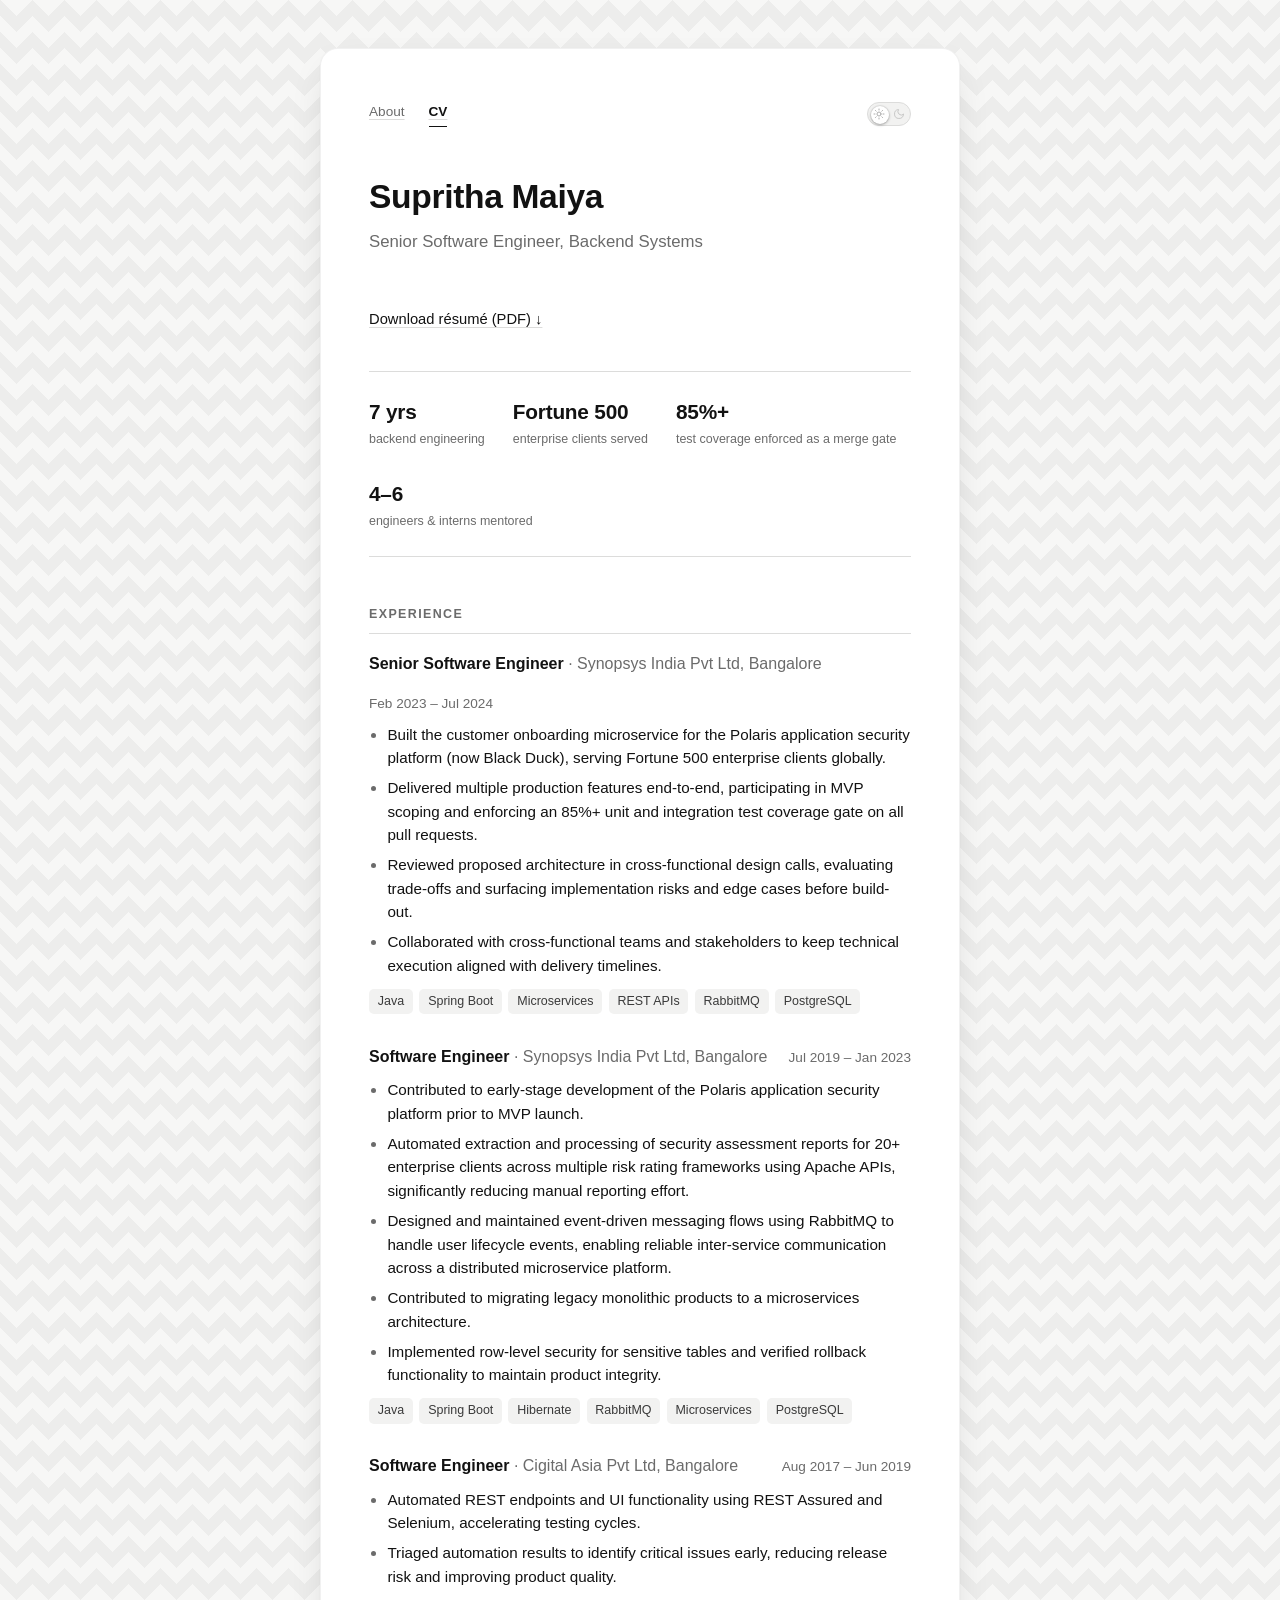
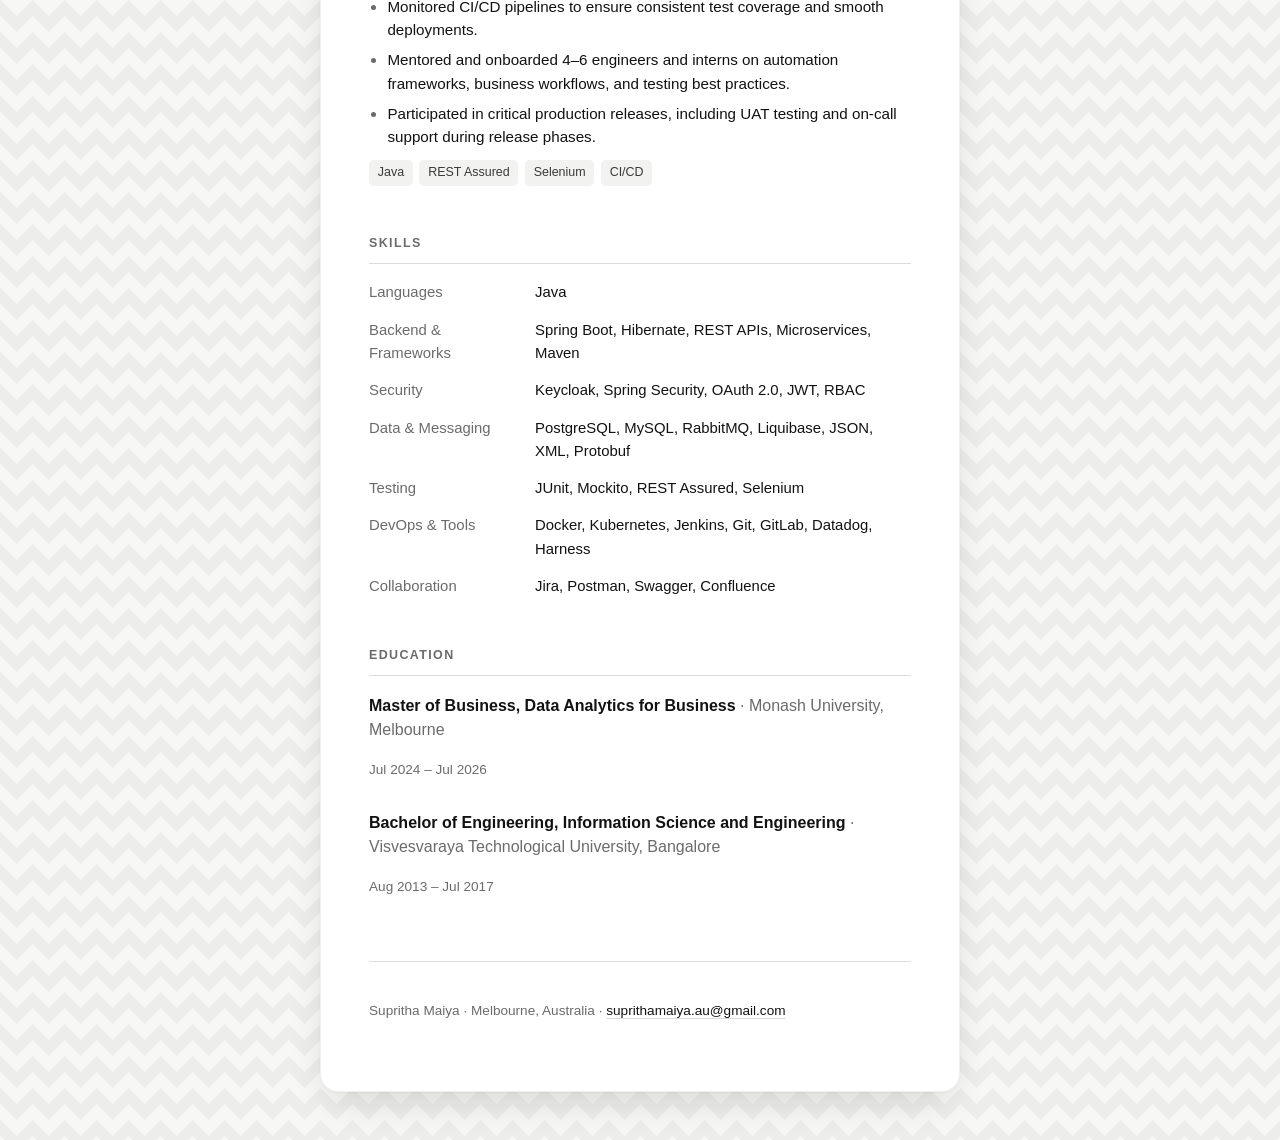
==== cv.html @ ccd61698 "Add files via upload" ====
<!doctype html>
<html lang="en">
<head>
<meta charset="utf-8">
<meta name="viewport" content="width=device-width, initial-scale=1, viewport-fit=cover">
<title>Supritha Maiya · CV</title>
<meta name="description" content="Supritha Maiya's CV: experience, skills, and education.">
<meta name="theme-color" content="#ededec">
<script>
(function(){
  try{
    var t = localStorage.getItem('theme-preference');
    if(t === 'light' || t === 'dark'){ document.documentElement.setAttribute('data-theme', t); }
  }catch(e){}
})();
</script>
<link rel="stylesheet" href="style.css">
</head>
<body>
<main>

  <nav class="tabs">
    <div class="tabs-links">
      <a href="./index.html">About</a>
      <a href="./cv.html" class="current">CV</a>
    </div>
    <button id="theme-toggle" class="theme-toggle" aria-label="Toggle color theme" aria-pressed="false">
      <span class="theme-toggle__track">
        <svg class="theme-toggle__icon theme-toggle__icon--sun" viewBox="0 0 24 24" fill="none" stroke="currentColor" stroke-width="2" stroke-linecap="round" stroke-linejoin="round" aria-hidden="true"><circle cx="12" cy="12" r="4"/><path d="M12 2v2M12 20v2M4.93 4.93l1.41 1.41M17.66 17.66l1.41 1.41M2 12h2M20 12h2M4.93 19.07l1.41-1.41M17.66 6.34l1.41-1.41"/></svg>
        <svg class="theme-toggle__icon theme-toggle__icon--moon" viewBox="0 0 24 24" fill="none" stroke="currentColor" stroke-width="2" stroke-linecap="round" stroke-linejoin="round" aria-hidden="true"><path d="M21 12.79A9 9 0 1 1 11.21 3 7 7 0 0 0 21 12.79Z"/></svg>
        <span class="theme-toggle__knob"></span>
      </span>
    </button>
  </nav>

  <header class="hero">
    <h1>Supritha Maiya</h1>
    <p class="role">Senior Software Engineer, Backend Systems</p>
  </header>

  <a class="cv-link" href="./resume.pdf" target="_blank" rel="noopener">Download résumé (PDF) ↓</a>

  <div class="highlights">
    <div><span class="num">7 yrs</span><span class="label">backend engineering</span></div>
    <div><span class="num">Fortune 500</span><span class="label">enterprise clients served</span></div>
    <div><span class="num">85%+</span><span class="label">test coverage enforced as a merge gate</span></div>
    <div><span class="num">4–6</span><span class="label">engineers &amp; interns mentored</span></div>
  </div>

  <section id="experience">
    <h2>Experience</h2>

    <div class="entry">
      <div class="entry-head">
        <div class="entry-title">Senior Software Engineer <span class="entry-org">· Synopsys India Pvt Ltd, Bangalore</span></div>
        <div class="entry-date">Feb 2023 – Jul 2024</div>
      </div>
      <ul>
        <li>Built the customer onboarding microservice for the Polaris application security platform (now Black Duck), serving Fortune 500 enterprise clients globally.</li>
        <li>Delivered multiple production features end-to-end, participating in MVP scoping and enforcing an 85%+ unit and integration test coverage gate on all pull requests.</li>
        <li>Reviewed proposed architecture in cross-functional design calls, evaluating trade-offs and surfacing implementation risks and edge cases before build-out.</li>
        <li>Collaborated with cross-functional teams and stakeholders to keep technical execution aligned with delivery timelines.</li>
      </ul>
      <div class="stack">
        <span>Java</span><span>Spring Boot</span><span>Microservices</span><span>REST APIs</span><span>RabbitMQ</span><span>PostgreSQL</span>
      </div>
    </div>

    <div class="entry">
      <div class="entry-head">
        <div class="entry-title">Software Engineer <span class="entry-org">· Synopsys India Pvt Ltd, Bangalore</span></div>
        <div class="entry-date">Jul 2019 – Jan 2023</div>
      </div>
      <ul>
        <li>Contributed to early-stage development of the Polaris application security platform prior to MVP launch.</li>
        <li>Automated extraction and processing of security assessment reports for 20+ enterprise clients across multiple risk rating frameworks using Apache APIs, significantly reducing manual reporting effort.</li>
        <li>Designed and maintained event-driven messaging flows using RabbitMQ to handle user lifecycle events, enabling reliable inter-service communication across a distributed microservice platform.</li>
        <li>Contributed to migrating legacy monolithic products to a microservices architecture.</li>
        <li>Implemented row-level security for sensitive tables and verified rollback functionality to maintain product integrity.</li>
      </ul>
      <div class="stack">
        <span>Java</span><span>Spring Boot</span><span>Hibernate</span><span>RabbitMQ</span><span>Microservices</span><span>PostgreSQL</span>
      </div>
    </div>

    <div class="entry">
      <div class="entry-head">
        <div class="entry-title">Software Engineer <span class="entry-org">· Cigital Asia Pvt Ltd, Bangalore</span></div>
        <div class="entry-date">Aug 2017 – Jun 2019</div>
      </div>
      <ul>
        <li>Automated REST endpoints and UI functionality using REST Assured and Selenium, accelerating testing cycles.</li>
        <li>Triaged automation results to identify critical issues early, reducing release risk and improving product quality.</li>
        <li>Monitored CI/CD pipelines to ensure consistent test coverage and smooth deployments.</li>
        <li>Mentored and onboarded 4–6 engineers and interns on automation frameworks, business workflows, and testing best practices.</li>
        <li>Participated in critical production releases, including UAT testing and on-call support during release phases.</li>
      </ul>
      <div class="stack">
        <span>Java</span><span>REST Assured</span><span>Selenium</span><span>CI/CD</span>
      </div>
    </div>
  </section>

  <section id="skills">
    <h2>Skills</h2>
    <dl class="skills-grid">
      <div class="skill-row">
        <dt>Languages</dt>
        <dd>Java</dd>
      </div>
      <div class="skill-row">
        <dt>Backend &amp; Frameworks</dt>
        <dd>Spring Boot, Hibernate, REST APIs, Microservices, Maven</dd>
      </div>
      <div class="skill-row">
        <dt>Security</dt>
        <dd>Keycloak, Spring Security, OAuth 2.0, JWT, RBAC</dd>
      </div>
      <div class="skill-row">
        <dt>Data &amp; Messaging</dt>
        <dd>PostgreSQL, MySQL, RabbitMQ, Liquibase, JSON, XML, Protobuf</dd>
      </div>
      <div class="skill-row">
        <dt>Testing</dt>
        <dd>JUnit, Mockito, REST Assured, Selenium</dd>
      </div>
      <div class="skill-row">
        <dt>DevOps &amp; Tools</dt>
        <dd>Docker, Kubernetes, Jenkins, Git, GitLab, Datadog, Harness</dd>
      </div>
      <div class="skill-row">
        <dt>Collaboration</dt>
        <dd>Jira, Postman, Swagger, Confluence</dd>
      </div>
    </dl>
  </section>

  <section id="education">
    <h2>Education</h2>

    <div class="entry">
      <div class="entry-head">
        <div class="entry-title">Master of Business, Data Analytics for Business <span class="entry-org">· Monash University, Melbourne</span></div>
        <div class="entry-date">Jul 2024 – Jul 2026</div>
      </div>
    </div>

    <div class="entry">
      <div class="entry-head">
        <div class="entry-title">Bachelor of Engineering, Information Science and Engineering <span class="entry-org">· Visvesvaraya Technological University, Bangalore</span></div>
        <div class="entry-date">Aug 2013 – Jul 2017</div>
      </div>
    </div>
  </section>

  <footer>
    <p>Supritha Maiya · Melbourne, Australia · <a href="mailto:suprithamaiya.au@gmail.com">suprithamaiya.au@gmail.com</a></p>
  </footer>

</main>
<script>
document.addEventListener('DOMContentLoaded', function () {
  var root = document.documentElement;
  var btn = document.getElementById('theme-toggle');
  if (!btn) return;

  function isDark() {
    var attr = root.getAttribute('data-theme');
    if (attr) return attr === 'dark';
    return window.matchMedia && window.matchMedia('(prefers-color-scheme: dark)').matches;
  }

  function sync() {
    btn.setAttribute('aria-pressed', String(isDark()));
  }

  sync();

  btn.addEventListener('click', function () {
    var next = isDark() ? 'light' : 'dark';
    root.setAttribute('data-theme', next);
    try { localStorage.setItem('theme-preference', next); } catch (e) {}
    sync();
  });
});
</script>
</body>
</html>
---- style.css ----
:root{
  --bg: #ededec;
  --weave: rgba(255,255,255,0.55);
  --surface: #ffffff;
  --shadow: 0 1px 2px rgba(20,20,18,0.04), 0 16px 40px -12px rgba(20,20,18,0.16);
  --card-line: rgba(20,20,18,0.06);
  --fg: #121212;
  --muted: #6b6b6b;
  --line: #dcdcdb;
  --accent: #121212;
  --tag-bg: #f2f2f1;
  --tag-fg: #3a3a3a;
  --max: 640px;
}
@media (prefers-color-scheme: dark){
  :root:not([data-theme="light"]){
    --bg: #0e0e0e;
    --weave: rgba(255,255,255,0.035);
    --surface: #171717;
    --shadow: 0 1px 2px rgba(0,0,0,0.3), 0 16px 40px -12px rgba(0,0,0,0.55);
    --card-line: rgba(255,255,255,0.06);
    --fg: #f2f2f2;
    --muted: #9a9a9a;
    --line: #2a2a2a;
    --accent: #f2f2f2;
    --tag-bg: #1f1f1f;
    --tag-fg: #cfcfcf;
  }
}
:root[data-theme="dark"]{
  --bg: #0e0e0e;
  --weave: rgba(255,255,255,0.035);
  --surface: #171717;
  --shadow: 0 1px 2px rgba(0,0,0,0.3), 0 16px 40px -12px rgba(0,0,0,0.55);
  --card-line: rgba(255,255,255,0.06);
  --fg: #f2f2f2;
  --muted: #9a9a9a;
  --line: #2a2a2a;
  --accent: #f2f2f2;
  --tag-bg: #1f1f1f;
  --tag-fg: #cfcfcf;
}
*{ box-sizing: border-box; }
html{ -webkit-text-size-adjust: 100%; }
body{
  margin: 0;
  padding: 3rem 1.25rem;
  background-color: var(--bg);
  background-image:
    linear-gradient(135deg, var(--weave) 25%, transparent 25%),
    linear-gradient(225deg, var(--weave) 25%, transparent 25%),
    linear-gradient(45deg, var(--weave) 25%, transparent 25%),
    linear-gradient(315deg, var(--weave) 25%, transparent 25%);
  background-position: 16px 0, 16px 0, 0 0, 0 0;
  background-size: 32px 32px;
  background-repeat: repeat;
  color: var(--fg);
  font-family: -apple-system, BlinkMacSystemFont, "Segoe UI", Roboto, Helvetica, Arial, sans-serif;
  line-height: 1.55;
  -webkit-font-smoothing: antialiased;
}
main{
  max-width: var(--max);
  margin: 0 auto;
  background: var(--surface);
  border: 1px solid var(--card-line);
  border-radius: 18px;
  box-shadow: var(--shadow);
  padding: 3.25rem 3rem 3.5rem;
}
@media (max-width: 560px){
  main{ padding: 2.25rem 1.5rem 2.75rem; border-radius: 14px; }
}

.tabs{
  display: flex;
  align-items: center;
  justify-content: space-between;
  gap: 1.5rem;
  font-size: 0.85rem;
  margin-bottom: 2.75rem;
}
.tabs-links{ display: flex; gap: 1.5rem; }
.tabs a{ color: var(--muted); padding-bottom: 0.25rem; }
.tabs a.current{
  color: var(--fg);
  font-weight: 600;
  border-bottom: 1px solid var(--fg);
}

.theme-toggle{
  flex: 0 0 auto;
  position: relative;
  width: 44px;
  height: 24px;
  padding: 0;
  border: none;
  background: none;
  cursor: pointer;
  -webkit-tap-highlight-color: transparent;
}
.theme-toggle__track{
  position: absolute;
  inset: 0;
  display: flex;
  align-items: center;
  justify-content: space-between;
  padding: 0 5px;
  background: var(--tag-bg);
  border: 1px solid var(--line);
  border-radius: 999px;
  transition: background 0.25s ease, border-color 0.25s ease;
}
.theme-toggle__icon{
  position: relative;
  z-index: 1;
  width: 12px;
  height: 12px;
  color: var(--muted);
  opacity: 0.55;
  transition: opacity 0.25s ease;
}
.theme-toggle[aria-pressed="true"] .theme-toggle__icon--sun{ opacity: 0.3; }
.theme-toggle[aria-pressed="false"] .theme-toggle__icon--moon{ opacity: 0.3; }
.theme-toggle__knob{
  position: absolute;
  top: 3px;
  left: 3px;
  width: 18px;
  height: 18px;
  border-radius: 50%;
  background: var(--surface);
  box-shadow: 0 1px 3px rgba(0,0,0,0.3), 0 0 0 1px var(--card-line);
  transition: transform 0.3s cubic-bezier(0.22,0.61,0.36,1);
}
.theme-toggle[aria-pressed="true"] .theme-toggle__knob{ transform: translateX(20px); }

header.hero{ margin-bottom: 3.25rem; }
h1{
  font-size: 2.1rem;
  font-weight: 600;
  letter-spacing: -0.01em;
  margin: 0 0 0.35rem;
}
.role{ font-size: 1.05rem; color: var(--muted); margin: 0 0 1.1rem; }
.meta{
  display: flex;
  flex-wrap: wrap;
  gap: 0.35rem 0.9rem;
  font-size: 0.92rem;
  color: var(--muted);
  margin-bottom: 1.1rem;
}
.meta span{ white-space: nowrap; }
.meta-item{ display: inline-flex; align-items: center; gap: 0.35rem; }
.meta-item .icon{ width: 14px; height: 14px; flex: 0 0 auto; }
.links{
  display: flex;
  flex-wrap: wrap;
  gap: 0.35rem 1.1rem;
  font-size: 0.92rem;
  margin-bottom: 1.1rem;
}
a{ color: var(--fg); text-decoration-color: var(--line); text-underline-offset: 3px; }
a:hover{ color: var(--accent); text-decoration-color: var(--accent); }
.pills{ display: flex; flex-wrap: wrap; gap: 0.5rem; }
.pill{
  display: inline-block;
  font-size: 0.82rem;
  color: var(--tag-fg);
  background: var(--tag-bg);
  border: 1px solid var(--line);
  border-radius: 999px;
  padding: 0.3rem 0.75rem;
}

.hero-inner{
  display: flex;
  align-items: flex-start;
  gap: 1.5rem;
}
.hero-text{ flex: 1 1 auto; min-width: 0; }
.portrait{
  flex: 0 0 auto;
  width: 96px;
  height: 96px;
  border-radius: 50%;
  object-fit: cover;
  background: var(--tag-bg);
  box-shadow: 0 0 0 4px var(--bg), 0 0 0 5px var(--card-line), 0 10px 22px -8px rgba(20,20,18,0.35);
}
@media (max-width: 480px){
  .hero-inner{ flex-direction: column-reverse; }
}

.highlights{
  display: flex;
  flex-wrap: wrap;
  gap: 1.75rem;
  margin: 0 0 3rem;
  padding: 1.5rem 0;
  border-top: 1px solid var(--line);
  border-bottom: 1px solid var(--line);
}
.highlights div{ min-width: 110px; }
.highlights .num{
  display: block;
  font-size: 1.3rem;
  font-weight: 600;
  letter-spacing: -0.01em;
}
.highlights .label{
  display: block;
  font-size: 0.78rem;
  color: var(--muted);
  margin-top: 0.15rem;
}

section{ margin-bottom: 3rem; }
h2{
  font-size: 0.78rem;
  font-weight: 700;
  letter-spacing: 0.11em;
  text-transform: uppercase;
  color: var(--muted);
  margin: 0 0 1.1rem;
  padding-bottom: 0.6rem;
  border-bottom: 1px solid var(--line);
}

.entry{ margin-bottom: 1.9rem; }
.entry:last-child{ margin-bottom: 0; }
.entry-head{
  display: flex;
  justify-content: space-between;
  align-items: baseline;
  gap: 1rem;
  flex-wrap: wrap;
  margin-bottom: 0.15rem;
}
.entry-title{ font-weight: 600; font-size: 1rem; }
.entry-org{ color: var(--muted); font-weight: 400; }
.entry-date{
  font-size: 0.85rem;
  color: var(--muted);
  white-space: nowrap;
}
.entry ul{
  margin: 0.55rem 0 0.7rem;
  padding-left: 1.15rem;
}
.entry li{ margin-bottom: 0.4rem; font-size: 0.95rem; }
.entry li::marker{ color: var(--muted); }
.stack{
  display: flex;
  flex-wrap: wrap;
  gap: 0.4rem;
  margin-top: 0.6rem;
}
.stack span{
  font-size: 0.78rem;
  color: var(--tag-fg);
  background: var(--tag-bg);
  border-radius: 5px;
  padding: 0.2rem 0.55rem;
}

.skills-grid{ display: grid; gap: 0.9rem; }
.skill-row{
  display: grid;
  grid-template-columns: 150px 1fr;
  gap: 1rem;
  font-size: 0.93rem;
}
.skill-row dt{ color: var(--muted); font-weight: 500; }
.skill-row dd{ margin: 0; }
@media (max-width: 520px){
  .skill-row{ grid-template-columns: 1fr; gap: 0.2rem; }
}

.cv-link{
  display: inline-flex;
  align-items: center;
  gap: 0.4rem;
  font-size: 0.92rem;
  margin-bottom: 2.5rem;
}

footer{
  margin-top: 4rem;
  padding-top: 1.5rem;
  border-top: 1px solid var(--line);
  font-size: 0.85rem;
  color: var(--muted);
}

@media print{
  body{ padding: 0.5in; background-image: none; background-color: #ffffff; }
  main{ box-shadow: none; border: none; border-radius: 0; padding: 0; }
  a{ color: var(--fg); text-decoration: none; }
  .tabs{ display: none; }
  .theme-toggle{ display: none; }
}
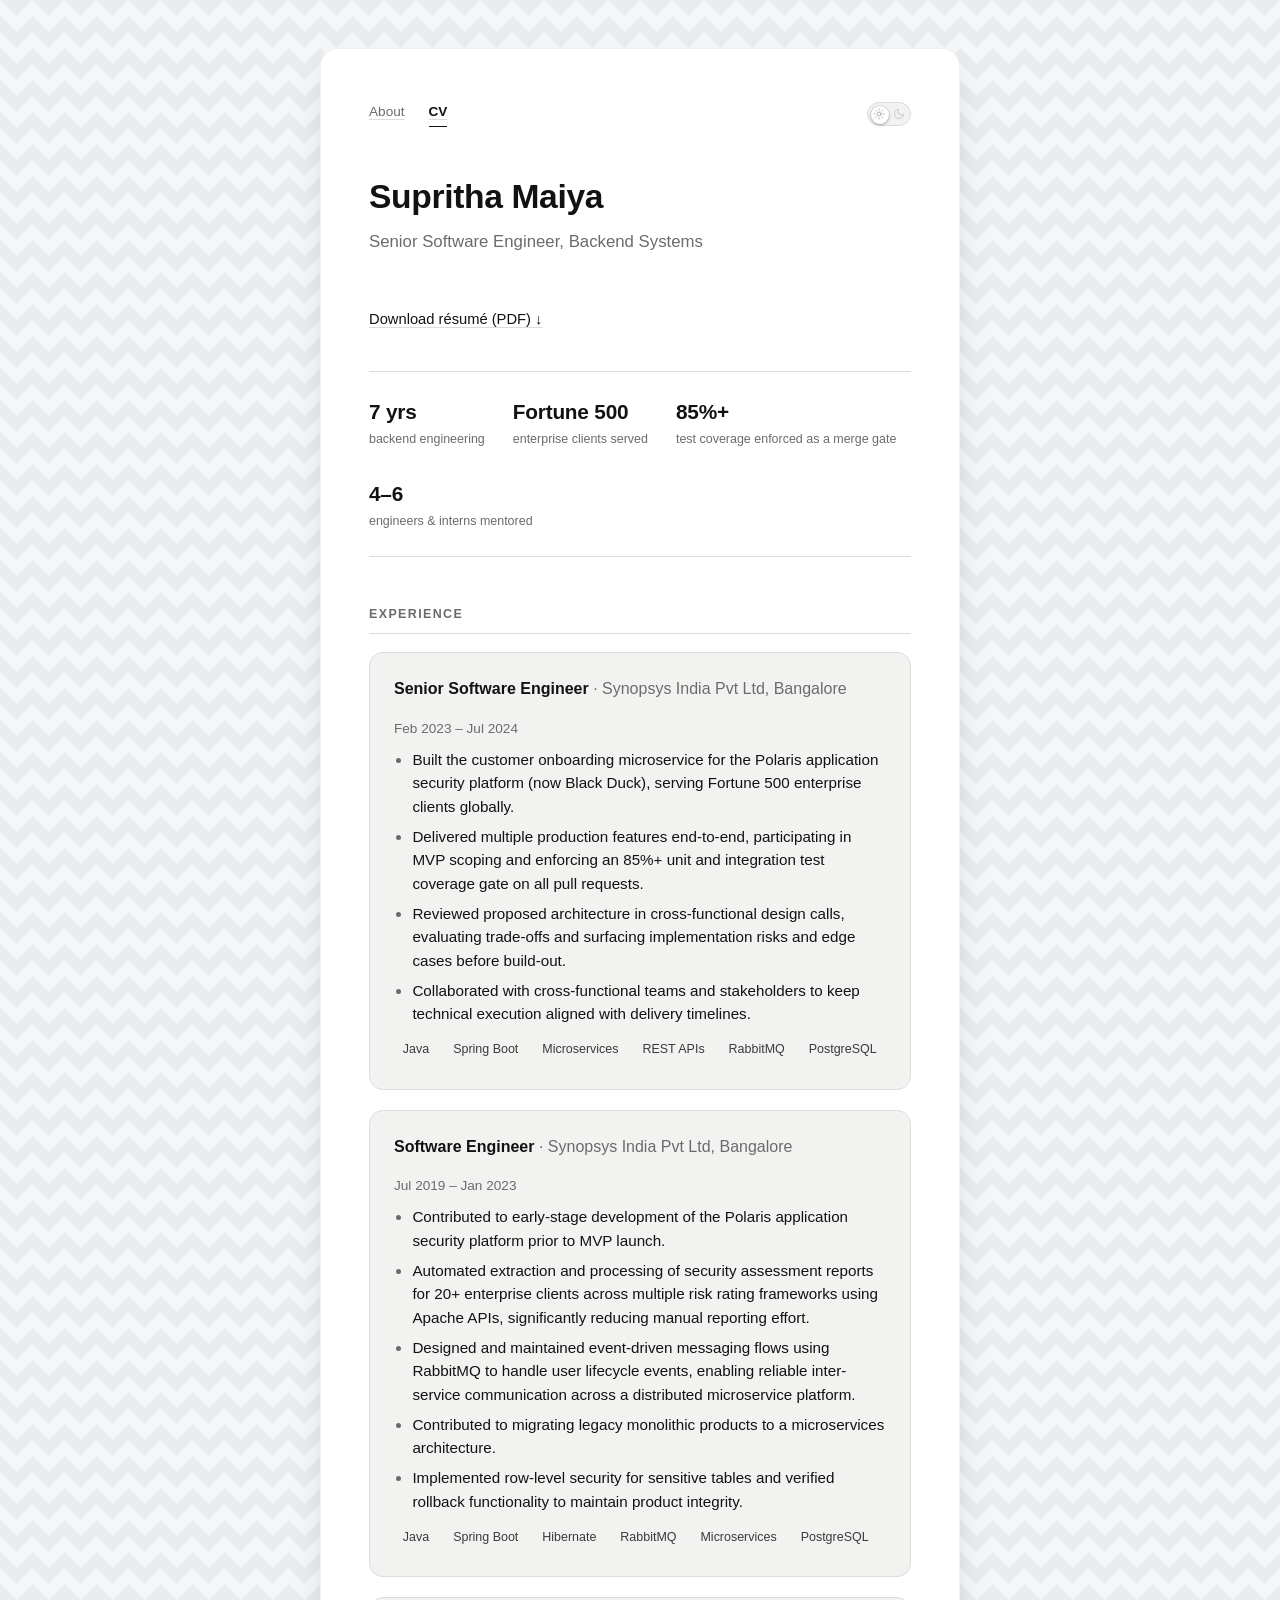
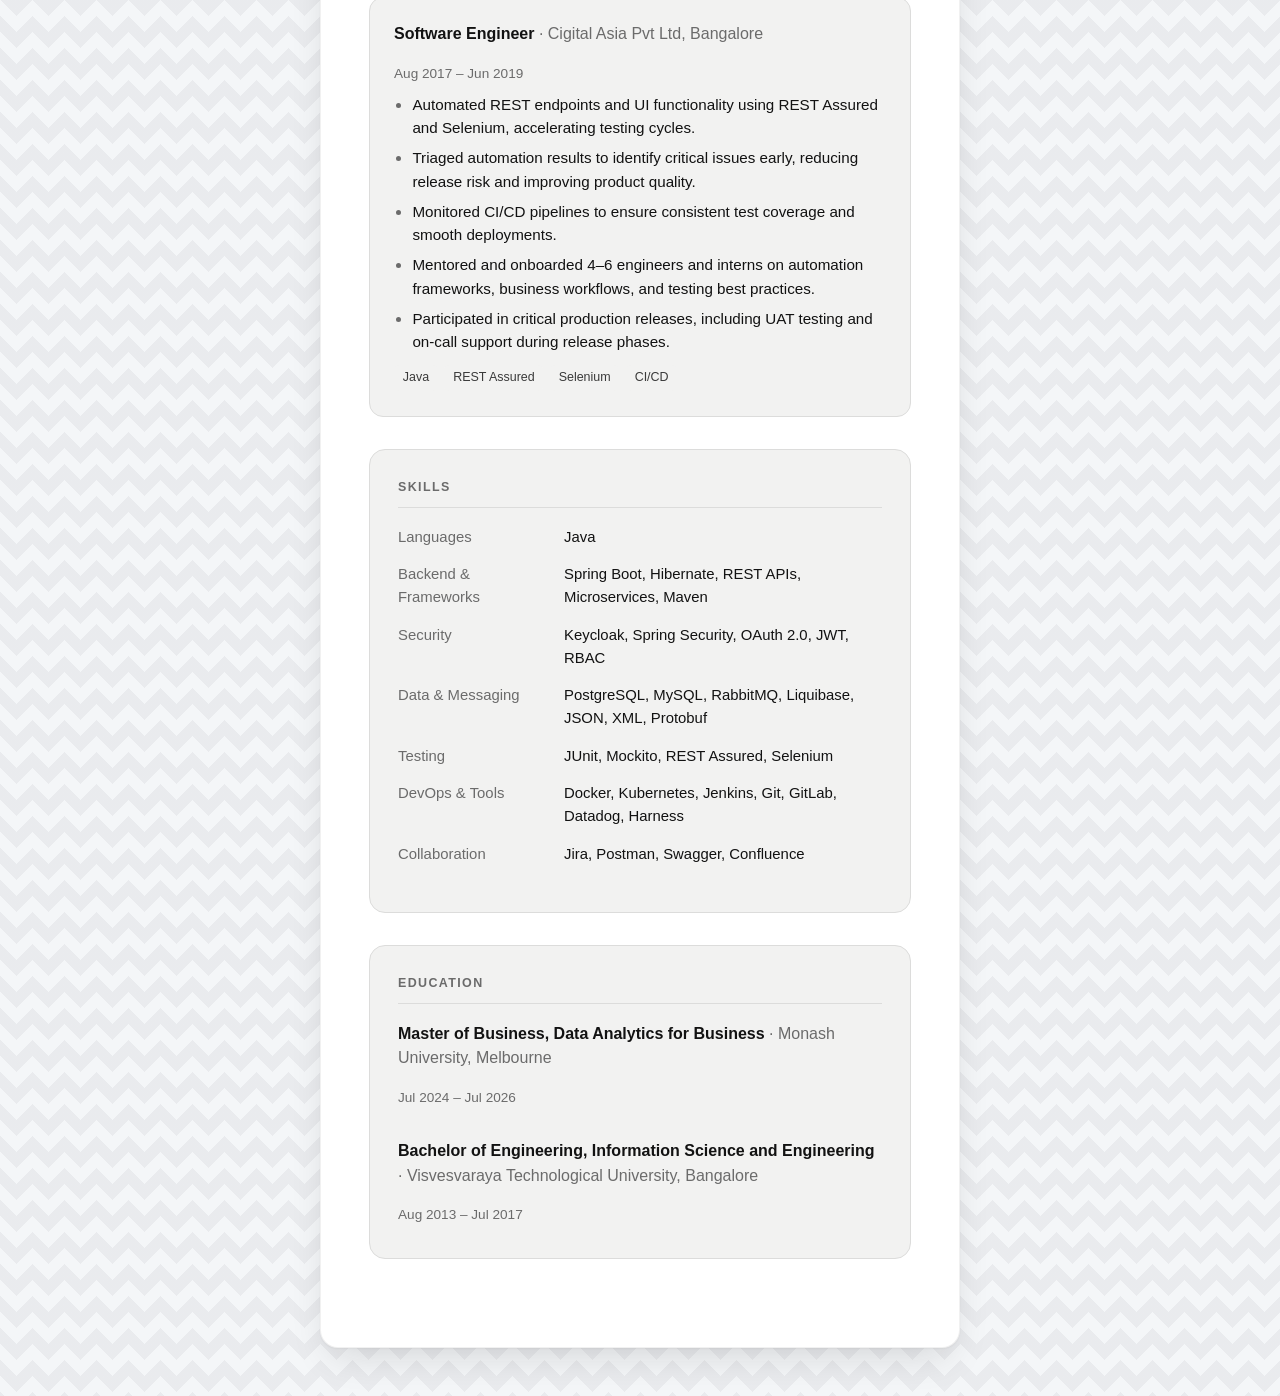
==== commit 35083264: "Add files via upload" ====
--- a/cv.html
+++ b/cv.html
@@ -101,7 +101,7 @@
     </div>
   </section>
 
-  <section id="skills">
+  <section id="skills" class="card-section">
     <h2>Skills</h2>
     <dl class="skills-grid">
       <div class="skill-row">
@@ -135,7 +135,7 @@
     </dl>
   </section>
 
-  <section id="education">
+  <section id="education" class="card-section">
     <h2>Education</h2>
 
     <div class="entry">
@@ -152,10 +152,6 @@
       </div>
     </div>
   </section>
-
-  <footer>
-    <p>Supritha Maiya · Melbourne, Australia · <a href="mailto:suprithamaiya.au@gmail.com">suprithamaiya.au@gmail.com</a></p>
-  </footer>
 
 </main>
 <script>
--- a/style.css
+++ b/style.css
@@ -1,8 +1,9 @@
 :root{
-  --bg: #ededec;
-  --weave: rgba(255,255,255,0.55);
+  --bg: #f4f6f8;
+  --weave: rgba(30,41,59,0.05);
   --surface: #ffffff;
   --shadow: 0 1px 2px rgba(20,20,18,0.04), 0 16px 40px -12px rgba(20,20,18,0.16);
+  --hover-shadow: 0 12px 28px -12px rgba(20,20,18,0.22);
   --card-line: rgba(20,20,18,0.06);
   --fg: #121212;
   --muted: #6b6b6b;
@@ -14,30 +15,32 @@
 }
 @media (prefers-color-scheme: dark){
   :root:not([data-theme="light"]){
-    --bg: #0e0e0e;
-    --weave: rgba(255,255,255,0.035);
-    --surface: #171717;
+    --bg: #0a0e1a;
+    --weave: rgba(96,150,255,0.07);
+    --surface: #12172a;
     --shadow: 0 1px 2px rgba(0,0,0,0.3), 0 16px 40px -12px rgba(0,0,0,0.55);
-    --card-line: rgba(255,255,255,0.06);
+    --hover-shadow: 0 12px 28px -12px rgba(0,0,0,0.5);
+    --card-line: rgba(255,255,255,0.07);
     --fg: #f2f2f2;
-    --muted: #9a9a9a;
-    --line: #2a2a2a;
+    --muted: #9aa3b5;
+    --line: #262d42;
     --accent: #f2f2f2;
-    --tag-bg: #1f1f1f;
+    --tag-bg: #1a2036;
     --tag-fg: #cfcfcf;
   }
 }
 :root[data-theme="dark"]{
-  --bg: #0e0e0e;
-  --weave: rgba(255,255,255,0.035);
-  --surface: #171717;
+  --bg: #0a0e1a;
+  --weave: rgba(96,150,255,0.07);
+  --surface: #12172a;
   --shadow: 0 1px 2px rgba(0,0,0,0.3), 0 16px 40px -12px rgba(0,0,0,0.55);
-  --card-line: rgba(255,255,255,0.06);
+  --hover-shadow: 0 12px 28px -12px rgba(0,0,0,0.5);
+  --card-line: rgba(255,255,255,0.07);
   --fg: #f2f2f2;
-  --muted: #9a9a9a;
-  --line: #2a2a2a;
+  --muted: #9aa3b5;
+  --line: #262d42;
   --accent: #f2f2f2;
-  --tag-bg: #1f1f1f;
+  --tag-bg: #1a2036;
   --tag-fg: #cfcfcf;
 }
 *{ box-sizing: border-box; }
@@ -154,12 +157,31 @@
 .meta span{ white-space: nowrap; }
 .meta-item{ display: inline-flex; align-items: center; gap: 0.35rem; }
 .meta-item .icon{ width: 14px; height: 14px; flex: 0 0 auto; }
-.links{
-  display: flex;
-  flex-wrap: wrap;
-  gap: 0.35rem 1.1rem;
-  font-size: 0.92rem;
+.contact-buttons{
+  display: flex;
+  flex-wrap: wrap;
+  gap: 0.55rem;
   margin-bottom: 1.1rem;
+}
+.contact-btn{
+  display: inline-flex;
+  align-items: center;
+  gap: 0.4rem;
+  font-size: 0.85rem;
+  color: var(--tag-fg);
+  background: var(--tag-bg);
+  border: 1px solid var(--line);
+  border-radius: 999px;
+  padding: 0.4rem 0.85rem 0.4rem 0.7rem;
+  text-decoration: none;
+  transition: border-color 0.2s ease, color 0.2s ease, transform 0.2s ease;
+}
+.contact-btn .icon{ width: 14px; height: 14px; flex: 0 0 auto; }
+.contact-btn:hover{
+  color: var(--fg);
+  border-color: var(--accent);
+  text-decoration: none;
+  transform: translateY(-1px);
 }
 a{ color: var(--fg); text-decoration-color: var(--line); text-underline-offset: 3px; }
 a:hover{ color: var(--accent); text-decoration-color: var(--accent); }
@@ -216,7 +238,7 @@
   margin-top: 0.15rem;
 }
 
-section{ margin-bottom: 3rem; }
+section{ margin-bottom: 2rem; }
 h2{
   font-size: 0.78rem;
   font-weight: 700;
@@ -227,6 +249,35 @@
   padding-bottom: 0.6rem;
   border-bottom: 1px solid var(--line);
 }
+
+.card-section{
+  background: var(--tag-bg);
+  border: 1px solid var(--line);
+  border-radius: 16px;
+  padding: 1.75rem 1.75rem 1.9rem;
+  transition: transform 0.22s ease, box-shadow 0.22s ease, border-color 0.22s ease;
+}
+.card-section:hover{
+  transform: translateY(-3px);
+  box-shadow: var(--hover-shadow);
+  border-color: var(--accent);
+}
+.card-section h2{ border-bottom-color: var(--line); }
+
+#experience .entry{
+  background: var(--tag-bg);
+  border: 1px solid var(--line);
+  border-radius: 14px;
+  padding: 1.5rem 1.5rem 1.6rem;
+  margin-bottom: 1.25rem;
+  transition: transform 0.22s ease, box-shadow 0.22s ease, border-color 0.22s ease;
+}
+#experience .entry:hover{
+  transform: translateY(-3px);
+  box-shadow: var(--hover-shadow);
+  border-color: var(--accent);
+}
+#experience .entry:last-child{ margin-bottom: 0; }
 
 .entry{ margin-bottom: 1.9rem; }
 .entry:last-child{ margin-bottom: 0; }
@@ -286,14 +337,6 @@
   margin-bottom: 2.5rem;
 }
 
-footer{
-  margin-top: 4rem;
-  padding-top: 1.5rem;
-  border-top: 1px solid var(--line);
-  font-size: 0.85rem;
-  color: var(--muted);
-}
-
 @media print{
   body{ padding: 0.5in; background-image: none; background-color: #ffffff; }
   main{ box-shadow: none; border: none; border-radius: 0; padding: 0; }
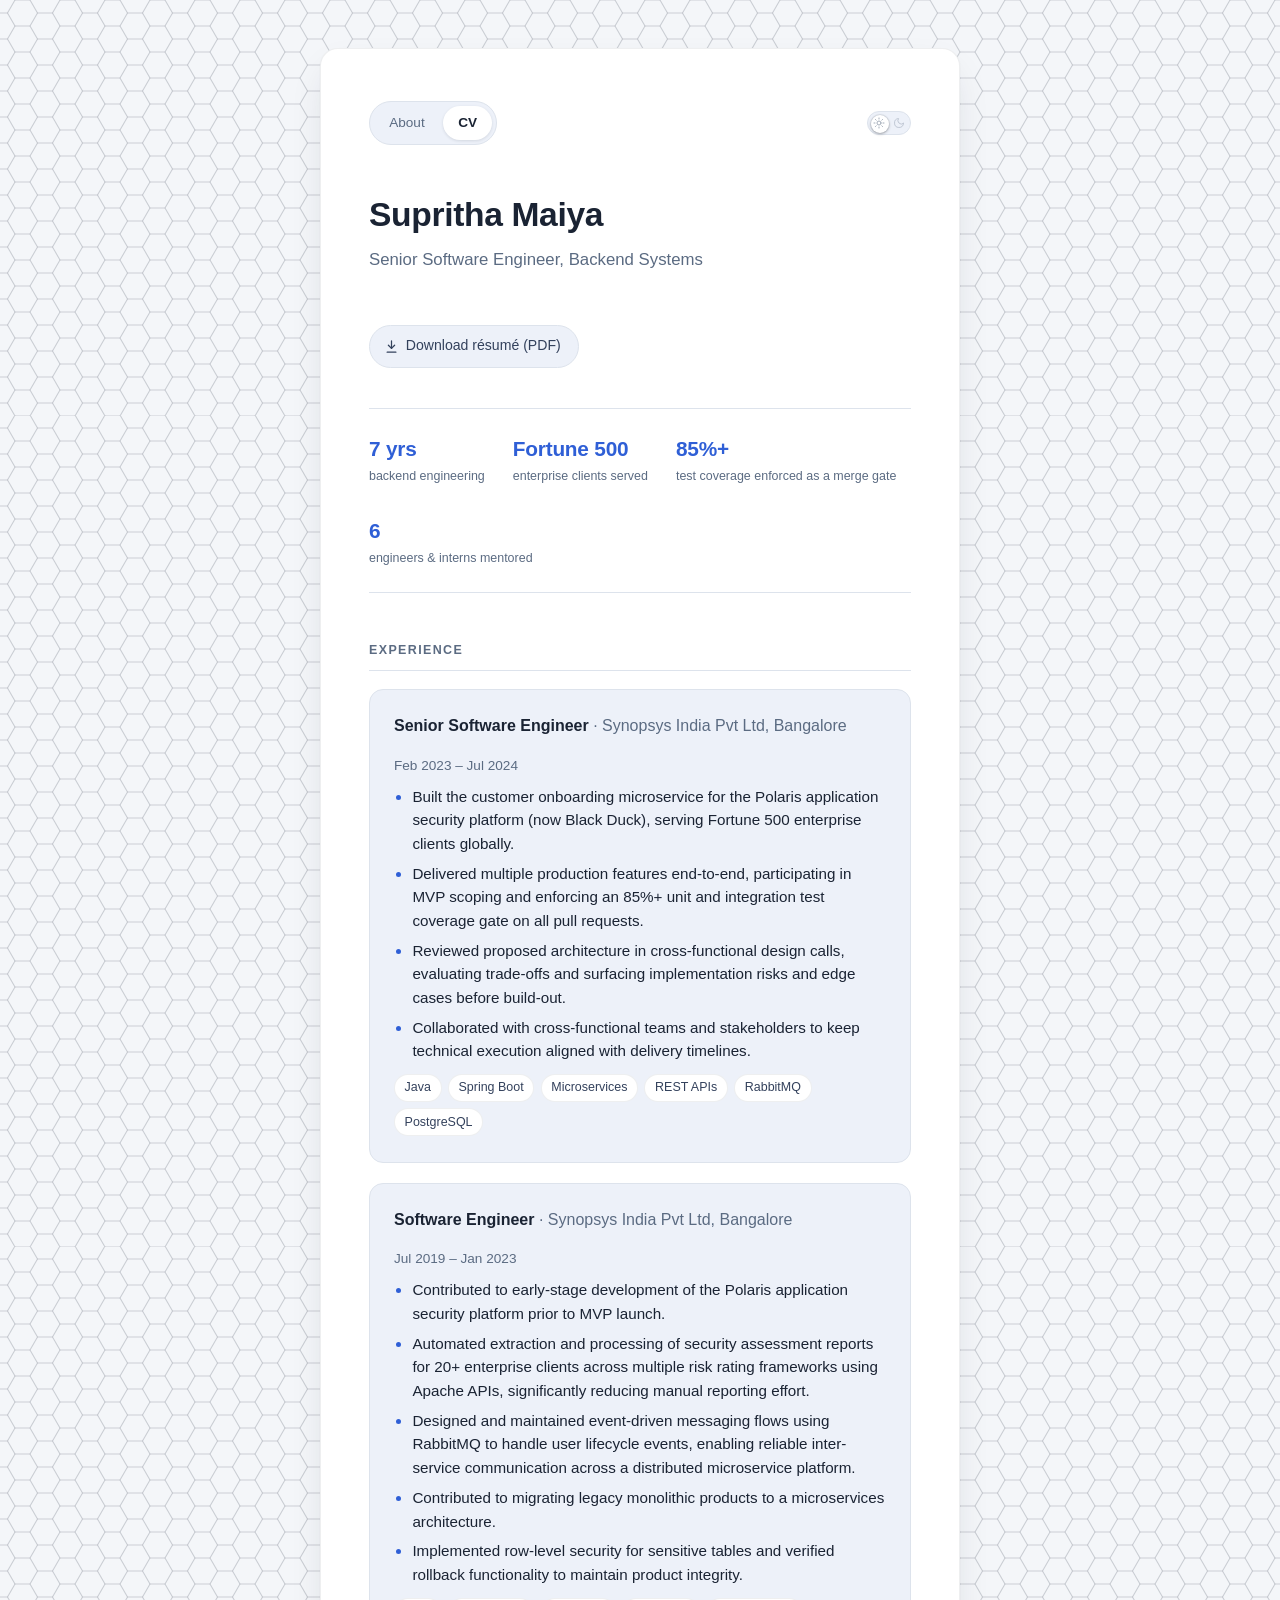
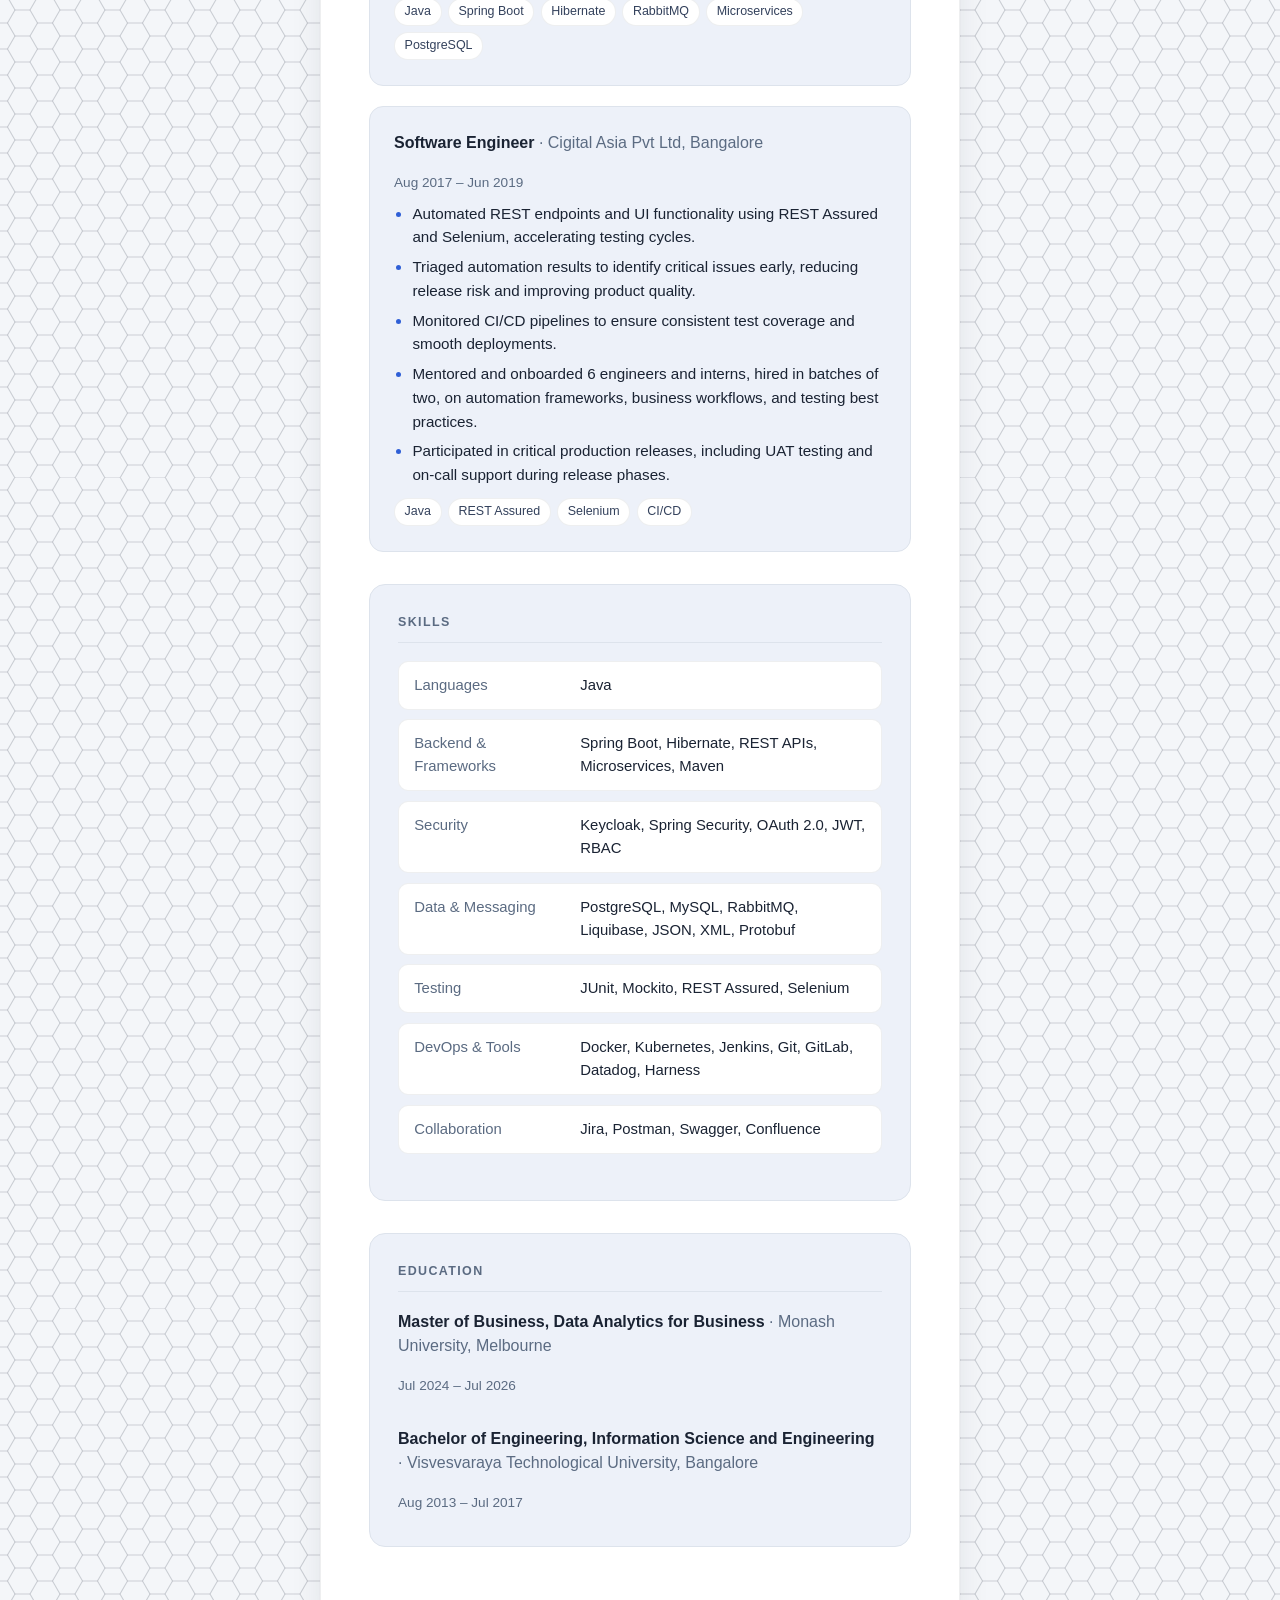
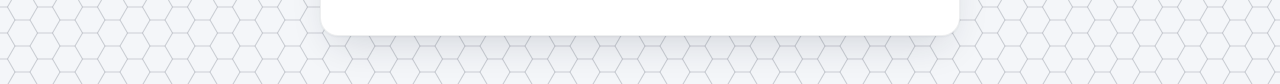
==== commit d5ef2e7f: "Add files via upload" ====
--- a/cv.html
+++ b/cv.html
@@ -5,7 +5,17 @@
 <meta name="viewport" content="width=device-width, initial-scale=1, viewport-fit=cover">
 <title>Supritha Maiya · CV</title>
 <meta name="description" content="Supritha Maiya's CV: experience, skills, and education.">
-<meta name="theme-color" content="#ededec">
+<meta name="theme-color" content="#f4f6f9">
+<link rel="icon" href="data:image/svg+xml,%3Csvg xmlns='http://www.w3.org/2000/svg' viewBox='0 0 32 32'%3E%3Crect width='32' height='32' rx='8' fill='%232f5fd6'/%3E%3Ctext x='16' y='23' font-family='Arial, Helvetica, sans-serif' font-size='18' font-weight='700' fill='%23ffffff' text-anchor='middle'%3ES%3C/text%3E%3C/svg%3E">
+<meta property="og:type" content="website">
+<meta property="og:title" content="Supritha Maiya · CV">
+<meta property="og:description" content="Senior backend engineer's CV: experience, skills, and education. Java, Spring Boot, microservices. Melbourne, Australia.">
+<meta property="og:url" content="https://suprithamaiya.github.io/cv.html">
+<meta property="og:image" content="https://suprithamaiya.github.io/photo.jpg">
+<meta name="twitter:card" content="summary">
+<meta name="twitter:title" content="Supritha Maiya · CV">
+<meta name="twitter:description" content="Senior backend engineer's CV: experience, skills, and education. Java, Spring Boot, microservices. Melbourne, Australia.">
+<meta name="twitter:image" content="https://suprithamaiya.github.io/photo.jpg">
 <script>
 (function(){
   try{
@@ -38,13 +48,13 @@
     <p class="role">Senior Software Engineer, Backend Systems</p>
   </header>
 
-  <a class="cv-link" href="./resume.pdf" target="_blank" rel="noopener">Download résumé (PDF) ↓</a>
+  <a class="cv-link" href="./resume.pdf" target="_blank" rel="noopener"><svg class="icon" viewBox="0 0 24 24" fill="none" stroke="currentColor" stroke-width="2" stroke-linecap="round" stroke-linejoin="round" aria-hidden="true"><path d="M12 3v12"/><path d="m7 10 5 5 5-5"/><path d="M5 21h14"/></svg>Download résumé (PDF)</a>
 
   <div class="highlights">
     <div><span class="num">7 yrs</span><span class="label">backend engineering</span></div>
     <div><span class="num">Fortune 500</span><span class="label">enterprise clients served</span></div>
     <div><span class="num">85%+</span><span class="label">test coverage enforced as a merge gate</span></div>
-    <div><span class="num">4–6</span><span class="label">engineers &amp; interns mentored</span></div>
+    <div><span class="num">6</span><span class="label">engineers &amp; interns mentored</span></div>
   </div>
 
   <section id="experience">
@@ -92,7 +102,7 @@
         <li>Automated REST endpoints and UI functionality using REST Assured and Selenium, accelerating testing cycles.</li>
         <li>Triaged automation results to identify critical issues early, reducing release risk and improving product quality.</li>
         <li>Monitored CI/CD pipelines to ensure consistent test coverage and smooth deployments.</li>
-        <li>Mentored and onboarded 4–6 engineers and interns on automation frameworks, business workflows, and testing best practices.</li>
+        <li>Mentored and onboarded 6 engineers and interns, hired in batches of two, on automation frameworks, business workflows, and testing best practices.</li>
         <li>Participated in critical production releases, including UAT testing and on-call support during release phases.</li>
       </ul>
       <div class="stack">
--- a/style.css
+++ b/style.css
@@ -1,47 +1,47 @@
 :root{
-  --bg: #f4f6f8;
-  --weave: rgba(30,41,59,0.05);
+  --bg: #f4f6f9;
+  --pattern-image: url("[data-uri]");
   --surface: #ffffff;
-  --shadow: 0 1px 2px rgba(20,20,18,0.04), 0 16px 40px -12px rgba(20,20,18,0.16);
-  --hover-shadow: 0 12px 28px -12px rgba(20,20,18,0.22);
-  --card-line: rgba(20,20,18,0.06);
-  --fg: #121212;
-  --muted: #6b6b6b;
-  --line: #dcdcdb;
-  --accent: #121212;
-  --tag-bg: #f2f2f1;
-  --tag-fg: #3a3a3a;
+  --shadow: 0 1px 2px rgba(23,32,50,0.05), 0 16px 40px -12px rgba(23,32,50,0.16);
+  --hover-shadow: 0 12px 28px -12px rgba(23,32,50,0.22);
+  --card-line: rgba(23,32,50,0.07);
+  --fg: #1a2333;
+  --muted: #5b6b82;
+  --line: #dde3ec;
+  --accent: #2f5fd6;
+  --tag-bg: #edf1f9;
+  --tag-fg: #33415c;
   --max: 640px;
 }
 @media (prefers-color-scheme: dark){
   :root:not([data-theme="light"]){
     --bg: #0a0e1a;
-    --weave: rgba(96,150,255,0.07);
-    --surface: #12172a;
+    --pattern-image: url("[data-uri]");
+    --surface: #121a2e;
     --shadow: 0 1px 2px rgba(0,0,0,0.3), 0 16px 40px -12px rgba(0,0,0,0.55);
     --hover-shadow: 0 12px 28px -12px rgba(0,0,0,0.5);
     --card-line: rgba(255,255,255,0.07);
-    --fg: #f2f2f2;
-    --muted: #9aa3b5;
-    --line: #262d42;
-    --accent: #f2f2f2;
-    --tag-bg: #1a2036;
-    --tag-fg: #cfcfcf;
+    --fg: #eef2f8;
+    --muted: #8b96ad;
+    --line: #29314a;
+    --accent: #6d93ff;
+    --tag-bg: #1a2138;
+    --tag-fg: #cbd5e6;
   }
 }
 :root[data-theme="dark"]{
   --bg: #0a0e1a;
-  --weave: rgba(96,150,255,0.07);
-  --surface: #12172a;
+  --pattern-image: url("[data-uri]");
+  --surface: #121a2e;
   --shadow: 0 1px 2px rgba(0,0,0,0.3), 0 16px 40px -12px rgba(0,0,0,0.55);
   --hover-shadow: 0 12px 28px -12px rgba(0,0,0,0.5);
   --card-line: rgba(255,255,255,0.07);
-  --fg: #f2f2f2;
-  --muted: #9aa3b5;
-  --line: #262d42;
-  --accent: #f2f2f2;
-  --tag-bg: #1a2036;
-  --tag-fg: #cfcfcf;
+  --fg: #eef2f8;
+  --muted: #8b96ad;
+  --line: #29314a;
+  --accent: #6d93ff;
+  --tag-bg: #1a2138;
+  --tag-fg: #cbd5e6;
 }
 *{ box-sizing: border-box; }
 html{ -webkit-text-size-adjust: 100%; }
@@ -49,13 +49,7 @@
   margin: 0;
   padding: 3rem 1.25rem;
   background-color: var(--bg);
-  background-image:
-    linear-gradient(135deg, var(--weave) 25%, transparent 25%),
-    linear-gradient(225deg, var(--weave) 25%, transparent 25%),
-    linear-gradient(45deg, var(--weave) 25%, transparent 25%),
-    linear-gradient(315deg, var(--weave) 25%, transparent 25%);
-  background-position: 16px 0, 16px 0, 0 0, 0 0;
-  background-size: 32px 32px;
+  background-image: var(--pattern-image);
   background-repeat: repeat;
   color: var(--fg);
   font-family: -apple-system, BlinkMacSystemFont, "Segoe UI", Roboto, Helvetica, Arial, sans-serif;
@@ -83,12 +77,27 @@
   font-size: 0.85rem;
   margin-bottom: 2.75rem;
 }
-.tabs-links{ display: flex; gap: 1.5rem; }
-.tabs a{ color: var(--muted); padding-bottom: 0.25rem; }
+.tabs-links{
+  display: flex;
+  gap: 0.2rem;
+  background: var(--tag-bg);
+  border: 1px solid var(--line);
+  border-radius: 999px;
+  padding: 0.25rem;
+}
+.tabs a{
+  color: var(--muted);
+  padding: 0.4rem 0.95rem;
+  border-radius: 999px;
+  transition: background 0.2s ease, color 0.2s ease;
+  text-decoration: none;
+}
+.tabs a:hover{ color: var(--fg); }
 .tabs a.current{
   color: var(--fg);
   font-weight: 600;
-  border-bottom: 1px solid var(--fg);
+  background: var(--surface);
+  box-shadow: 0 1px 3px rgba(23,32,50,0.12);
 }
 
 .theme-toggle{
@@ -123,6 +132,7 @@
   opacity: 0.55;
   transition: opacity 0.25s ease;
 }
+.theme-toggle:hover .theme-toggle__track{ border-color: var(--accent); }
 .theme-toggle[aria-pressed="true"] .theme-toggle__icon--sun{ opacity: 0.3; }
 .theme-toggle[aria-pressed="false"] .theme-toggle__icon--moon{ opacity: 0.3; }
 .theme-toggle__knob{
@@ -149,13 +159,21 @@
 .meta{
   display: flex;
   flex-wrap: wrap;
-  gap: 0.35rem 0.9rem;
-  font-size: 0.92rem;
-  color: var(--muted);
-  margin-bottom: 1.1rem;
+  gap: 0.5rem;
+  font-size: 0.85rem;
+  margin-bottom: 0.65rem;
 }
 .meta span{ white-space: nowrap; }
-.meta-item{ display: inline-flex; align-items: center; gap: 0.35rem; }
+.meta-item{
+  display: inline-flex;
+  align-items: center;
+  gap: 0.4rem;
+  background: var(--tag-bg);
+  border: 1px solid var(--line);
+  border-radius: 999px;
+  padding: 0.35rem 0.8rem 0.35rem 0.65rem;
+  color: var(--tag-fg);
+}
 .meta-item .icon{ width: 14px; height: 14px; flex: 0 0 auto; }
 .contact-buttons{
   display: flex;
@@ -174,17 +192,18 @@
   border-radius: 999px;
   padding: 0.4rem 0.85rem 0.4rem 0.7rem;
   text-decoration: none;
-  transition: border-color 0.2s ease, color 0.2s ease, transform 0.2s ease;
+  transition: border-color 0.2s ease, color 0.2s ease, transform 0.2s ease, background 0.2s ease;
 }
 .contact-btn .icon{ width: 14px; height: 14px; flex: 0 0 auto; }
 .contact-btn:hover{
-  color: var(--fg);
+  color: var(--surface);
+  background: var(--accent);
   border-color: var(--accent);
   text-decoration: none;
-  transform: translateY(-1px);
-}
-a{ color: var(--fg); text-decoration-color: var(--line); text-underline-offset: 3px; }
-a:hover{ color: var(--accent); text-decoration-color: var(--accent); }
+  transform: translateY(-2px);
+}
+a{ color: var(--accent); text-decoration-color: var(--line); text-underline-offset: 3px; }
+a:hover{ text-decoration-color: var(--accent); }
 .pills{ display: flex; flex-wrap: wrap; gap: 0.5rem; }
 .pill{
   display: inline-block;
@@ -194,6 +213,13 @@
   border: 1px solid var(--line);
   border-radius: 999px;
   padding: 0.3rem 0.75rem;
+  transition: border-color 0.2s ease, transform 0.2s ease, background 0.2s ease, color 0.2s ease;
+}
+.pill:hover{
+  border-color: var(--accent);
+  background: var(--accent);
+  color: var(--surface);
+  transform: translateY(-1px);
 }
 
 .hero-inner{
@@ -209,7 +235,7 @@
   border-radius: 50%;
   object-fit: cover;
   background: var(--tag-bg);
-  box-shadow: 0 0 0 4px var(--bg), 0 0 0 5px var(--card-line), 0 10px 22px -8px rgba(20,20,18,0.35);
+  box-shadow: 0 0 0 4px var(--bg), 0 0 0 5px var(--card-line), 0 10px 22px -8px rgba(23,32,50,0.4);
 }
 @media (max-width: 480px){
   .hero-inner{ flex-direction: column-reverse; }
@@ -230,6 +256,7 @@
   font-size: 1.3rem;
   font-weight: 600;
   letter-spacing: -0.01em;
+  color: var(--accent);
 }
 .highlights .label{
   display: block;
@@ -301,7 +328,7 @@
   padding-left: 1.15rem;
 }
 .entry li{ margin-bottom: 0.4rem; font-size: 0.95rem; }
-.entry li::marker{ color: var(--muted); }
+.entry li::marker{ color: var(--accent); }
 .stack{
   display: flex;
   flex-wrap: wrap;
@@ -309,20 +336,35 @@
   margin-top: 0.6rem;
 }
 .stack span{
+  display: inline-block;
   font-size: 0.78rem;
   color: var(--tag-fg);
-  background: var(--tag-bg);
-  border-radius: 5px;
-  padding: 0.2rem 0.55rem;
-}
-
-.skills-grid{ display: grid; gap: 0.9rem; }
+  background: var(--surface);
+  border: 1px solid var(--card-line);
+  border-radius: 999px;
+  padding: 0.2rem 0.6rem;
+  transition: border-color 0.2s ease, transform 0.2s ease, background 0.2s ease, color 0.2s ease;
+}
+.stack span:hover{
+  background: var(--accent);
+  color: var(--surface);
+  border-color: var(--accent);
+  transform: translateY(-1px);
+}
+
+.skills-grid{ display: grid; gap: 0.6rem; }
 .skill-row{
   display: grid;
   grid-template-columns: 150px 1fr;
   gap: 1rem;
   font-size: 0.93rem;
-}
+  background: var(--surface);
+  border: 1px solid var(--card-line);
+  border-radius: 10px;
+  padding: 0.75rem 0.95rem;
+  transition: border-color 0.2s ease, transform 0.2s ease;
+}
+.skill-row:hover{ border-color: var(--accent); transform: translateX(2px); }
 .skill-row dt{ color: var(--muted); font-weight: 500; }
 .skill-row dd{ margin: 0; }
 @media (max-width: 520px){
@@ -332,9 +374,24 @@
 .cv-link{
   display: inline-flex;
   align-items: center;
-  gap: 0.4rem;
-  font-size: 0.92rem;
+  gap: 0.45rem;
+  font-size: 0.88rem;
+  color: var(--tag-fg);
+  background: var(--tag-bg);
+  border: 1px solid var(--line);
+  border-radius: 999px;
+  padding: 0.6rem 1.05rem 0.6rem 0.85rem;
+  text-decoration: none;
   margin-bottom: 2.5rem;
+  transition: border-color 0.2s ease, color 0.2s ease, transform 0.2s ease, background 0.2s ease;
+}
+.cv-link .icon{ width: 15px; height: 15px; flex: 0 0 auto; }
+.cv-link:hover{
+  color: var(--surface);
+  background: var(--accent);
+  border-color: var(--accent);
+  text-decoration: none;
+  transform: translateY(-2px);
 }
 
 @media print{
@@ -343,4 +400,5 @@
   a{ color: var(--fg); text-decoration: none; }
   .tabs{ display: none; }
   .theme-toggle{ display: none; }
-}
+  .card-section, #experience .entry, .skill-row{ box-shadow: none; transform: none; }
+}
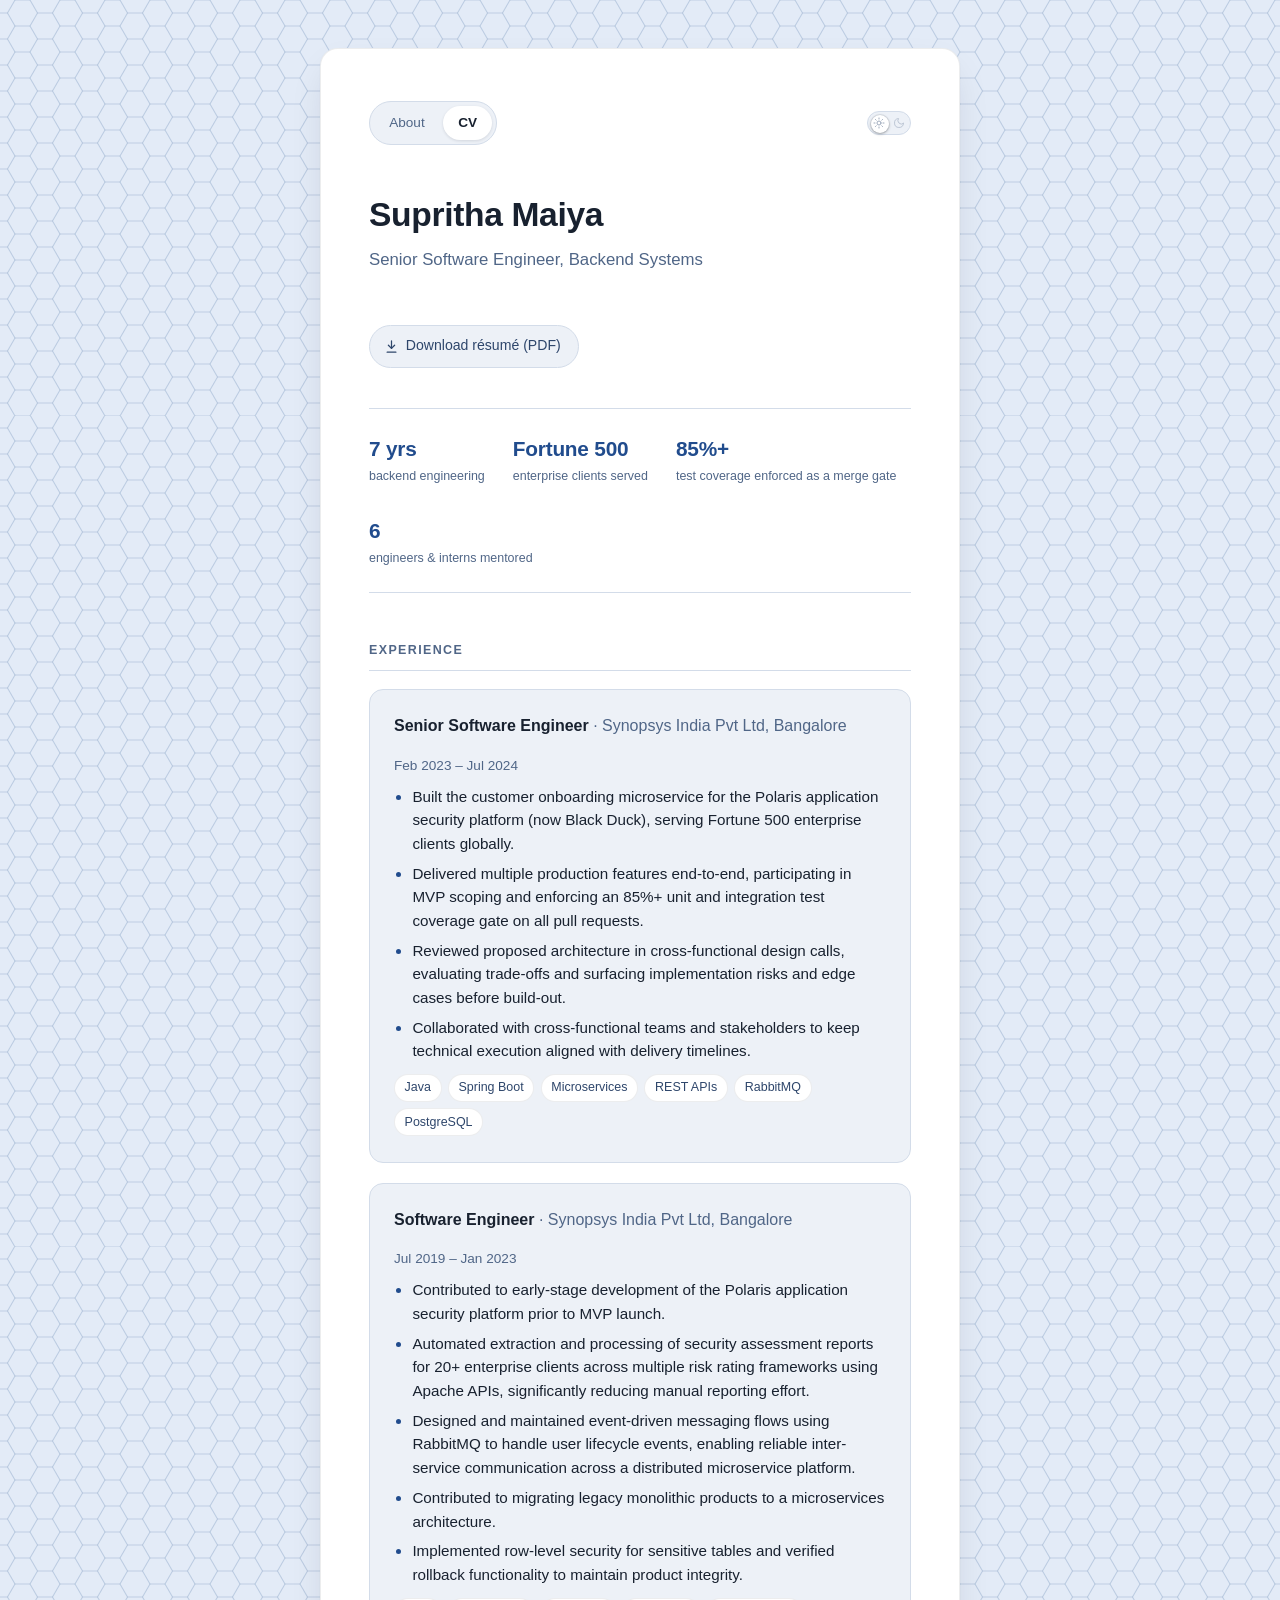
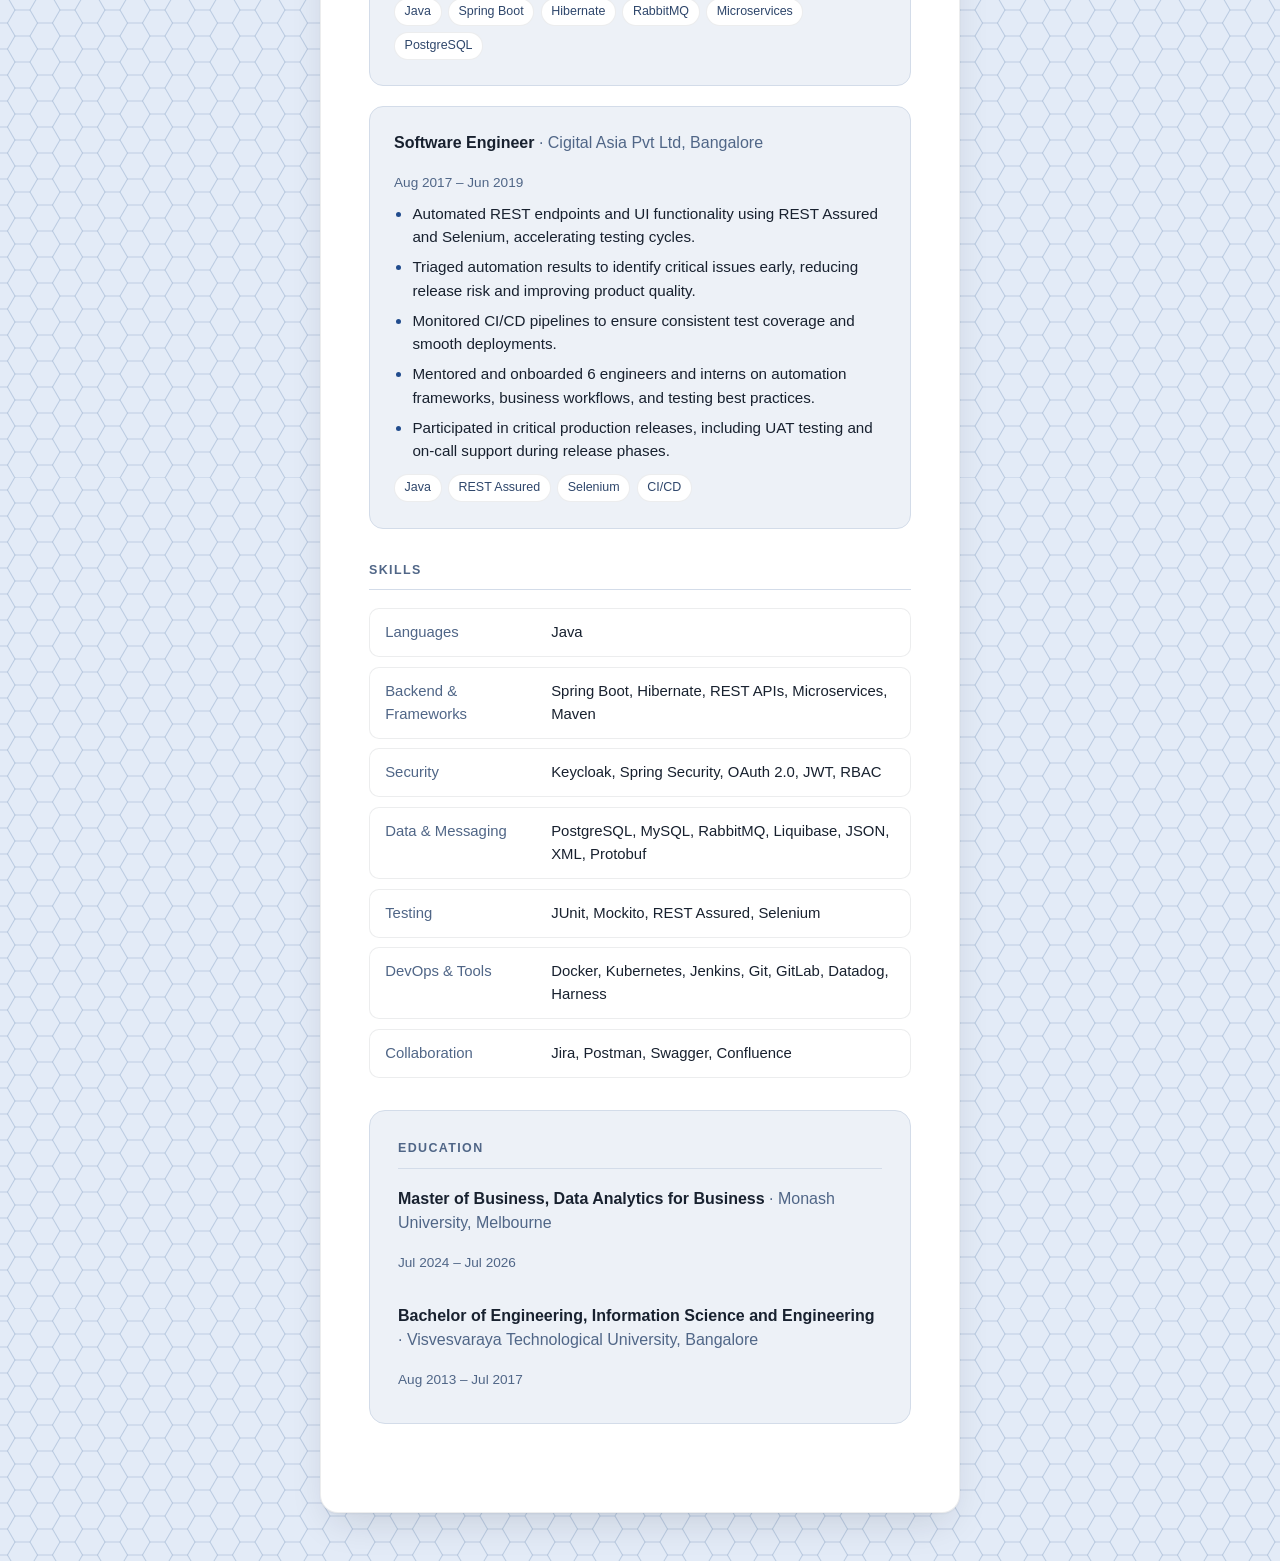
==== commit f948efaa: "Add files via upload" ====
--- a/cv.html
+++ b/cv.html
@@ -5,8 +5,8 @@
 <meta name="viewport" content="width=device-width, initial-scale=1, viewport-fit=cover">
 <title>Supritha Maiya · CV</title>
 <meta name="description" content="Supritha Maiya's CV: experience, skills, and education.">
-<meta name="theme-color" content="#f4f6f9">
-<link rel="icon" href="data:image/svg+xml,%3Csvg xmlns='http://www.w3.org/2000/svg' viewBox='0 0 32 32'%3E%3Crect width='32' height='32' rx='8' fill='%232f5fd6'/%3E%3Ctext x='16' y='23' font-family='Arial, Helvetica, sans-serif' font-size='18' font-weight='700' fill='%23ffffff' text-anchor='middle'%3ES%3C/text%3E%3C/svg%3E">
+<meta name="theme-color" content="#e3ebf7">
+<link rel="icon" href="data:image/svg+xml,%3Csvg xmlns='http://www.w3.org/2000/svg' viewBox='0 0 32 32'%3E%3Crect width='32' height='32' rx='8' fill='%23214c8d'/%3E%3Cpolygon points='25.00,16.00 20.50,23.79 11.50,23.79 7.00,16.00 11.50,8.21 20.50,8.21' fill='none' stroke='%23ffffff' stroke-width='2.1' stroke-linejoin='round'/%3E%3C/svg%3E">
 <meta property="og:type" content="website">
 <meta property="og:title" content="Supritha Maiya · CV">
 <meta property="og:description" content="Senior backend engineer's CV: experience, skills, and education. Java, Spring Boot, microservices. Melbourne, Australia.">
@@ -102,7 +102,7 @@
         <li>Automated REST endpoints and UI functionality using REST Assured and Selenium, accelerating testing cycles.</li>
         <li>Triaged automation results to identify critical issues early, reducing release risk and improving product quality.</li>
         <li>Monitored CI/CD pipelines to ensure consistent test coverage and smooth deployments.</li>
-        <li>Mentored and onboarded 6 engineers and interns, hired in batches of two, on automation frameworks, business workflows, and testing best practices.</li>
+        <li>Mentored and onboarded 6 engineers and interns on automation frameworks, business workflows, and testing best practices.</li>
         <li>Participated in critical production releases, including UAT testing and on-call support during release phases.</li>
       </ul>
       <div class="stack">
@@ -111,7 +111,7 @@
     </div>
   </section>
 
-  <section id="skills" class="card-section">
+  <section id="skills">
     <h2>Skills</h2>
     <dl class="skills-grid">
       <div class="skill-row">
--- a/style.css
+++ b/style.css
@@ -1,47 +1,47 @@
 :root{
-  --bg: #f4f6f9;
-  --pattern-image: url("[data-uri]");
+  --bg: #e3ebf7;
+  --pattern-image: url("[data-uri]");
   --surface: #ffffff;
-  --shadow: 0 1px 2px rgba(23,32,50,0.05), 0 16px 40px -12px rgba(23,32,50,0.16);
-  --hover-shadow: 0 12px 28px -12px rgba(23,32,50,0.22);
-  --card-line: rgba(23,32,50,0.07);
-  --fg: #1a2333;
-  --muted: #5b6b82;
-  --line: #dde3ec;
-  --accent: #2f5fd6;
-  --tag-bg: #edf1f9;
-  --tag-fg: #33415c;
+  --shadow: 0 1px 2px rgba(17,26,39,0.05), 0 16px 40px -12px rgba(17,26,39,0.16);
+  --hover-shadow: 0 12px 28px -12px rgba(17,26,39,0.22);
+  --card-line: rgba(17,26,39,0.08);
+  --fg: #18212f;
+  --muted: #506687;
+  --line: #d3dce9;
+  --accent: #214c8d;
+  --tag-bg: #edf1f7;
+  --tag-fg: #2e466b;
   --max: 640px;
 }
 @media (prefers-color-scheme: dark){
   :root:not([data-theme="light"]){
-    --bg: #0a0e1a;
-    --pattern-image: url("[data-uri]");
-    --surface: #121a2e;
+    --bg: #1c4f9c;
+    --pattern-image: url("[data-uri]");
+    --surface: #111a27;
     --shadow: 0 1px 2px rgba(0,0,0,0.3), 0 16px 40px -12px rgba(0,0,0,0.55);
     --hover-shadow: 0 12px 28px -12px rgba(0,0,0,0.5);
     --card-line: rgba(255,255,255,0.07);
-    --fg: #eef2f8;
-    --muted: #8b96ad;
-    --line: #29314a;
-    --accent: #6d93ff;
-    --tag-bg: #1a2138;
-    --tag-fg: #cbd5e6;
+    --fg: #edeff3;
+    --muted: #8a9ab2;
+    --line: #253856;
+    --accent: #7097d1;
+    --tag-bg: #18273e;
+    --tag-fg: #c0cad8;
   }
 }
 :root[data-theme="dark"]{
-  --bg: #0a0e1a;
-  --pattern-image: url("[data-uri]");
-  --surface: #121a2e;
+  --bg: #1c4f9c;
+  --pattern-image: url("[data-uri]");
+  --surface: #111a27;
   --shadow: 0 1px 2px rgba(0,0,0,0.3), 0 16px 40px -12px rgba(0,0,0,0.55);
   --hover-shadow: 0 12px 28px -12px rgba(0,0,0,0.5);
   --card-line: rgba(255,255,255,0.07);
-  --fg: #eef2f8;
-  --muted: #8b96ad;
-  --line: #29314a;
-  --accent: #6d93ff;
-  --tag-bg: #1a2138;
-  --tag-fg: #cbd5e6;
+  --fg: #edeff3;
+  --muted: #8a9ab2;
+  --line: #253856;
+  --accent: #7097d1;
+  --tag-bg: #18273e;
+  --tag-fg: #c0cad8;
 }
 *{ box-sizing: border-box; }
 html{ -webkit-text-size-adjust: 100%; }
@@ -97,7 +97,7 @@
   color: var(--fg);
   font-weight: 600;
   background: var(--surface);
-  box-shadow: 0 1px 3px rgba(23,32,50,0.12);
+  box-shadow: 0 1px 3px rgba(17,26,39,0.12);
 }
 
 .theme-toggle{
@@ -213,12 +213,11 @@
   border: 1px solid var(--line);
   border-radius: 999px;
   padding: 0.3rem 0.75rem;
-  transition: border-color 0.2s ease, transform 0.2s ease, background 0.2s ease, color 0.2s ease;
+  transition: border-color 0.2s ease, color 0.2s ease, transform 0.2s ease;
 }
 .pill:hover{
   border-color: var(--accent);
-  background: var(--accent);
-  color: var(--surface);
+  color: var(--accent);
   transform: translateY(-1px);
 }
 
@@ -235,7 +234,7 @@
   border-radius: 50%;
   object-fit: cover;
   background: var(--tag-bg);
-  box-shadow: 0 0 0 4px var(--bg), 0 0 0 5px var(--card-line), 0 10px 22px -8px rgba(23,32,50,0.4);
+  box-shadow: 0 0 0 4px var(--bg), 0 0 0 5px var(--card-line), 0 10px 22px -8px rgba(17,26,39,0.4);
 }
 @media (max-width: 480px){
   .hero-inner{ flex-direction: column-reverse; }
@@ -343,12 +342,11 @@
   border: 1px solid var(--card-line);
   border-radius: 999px;
   padding: 0.2rem 0.6rem;
-  transition: border-color 0.2s ease, transform 0.2s ease, background 0.2s ease, color 0.2s ease;
+  transition: border-color 0.2s ease, color 0.2s ease, transform 0.2s ease;
 }
 .stack span:hover{
-  background: var(--accent);
-  color: var(--surface);
-  border-color: var(--accent);
+  border-color: var(--accent);
+  color: var(--accent);
   transform: translateY(-1px);
 }
 
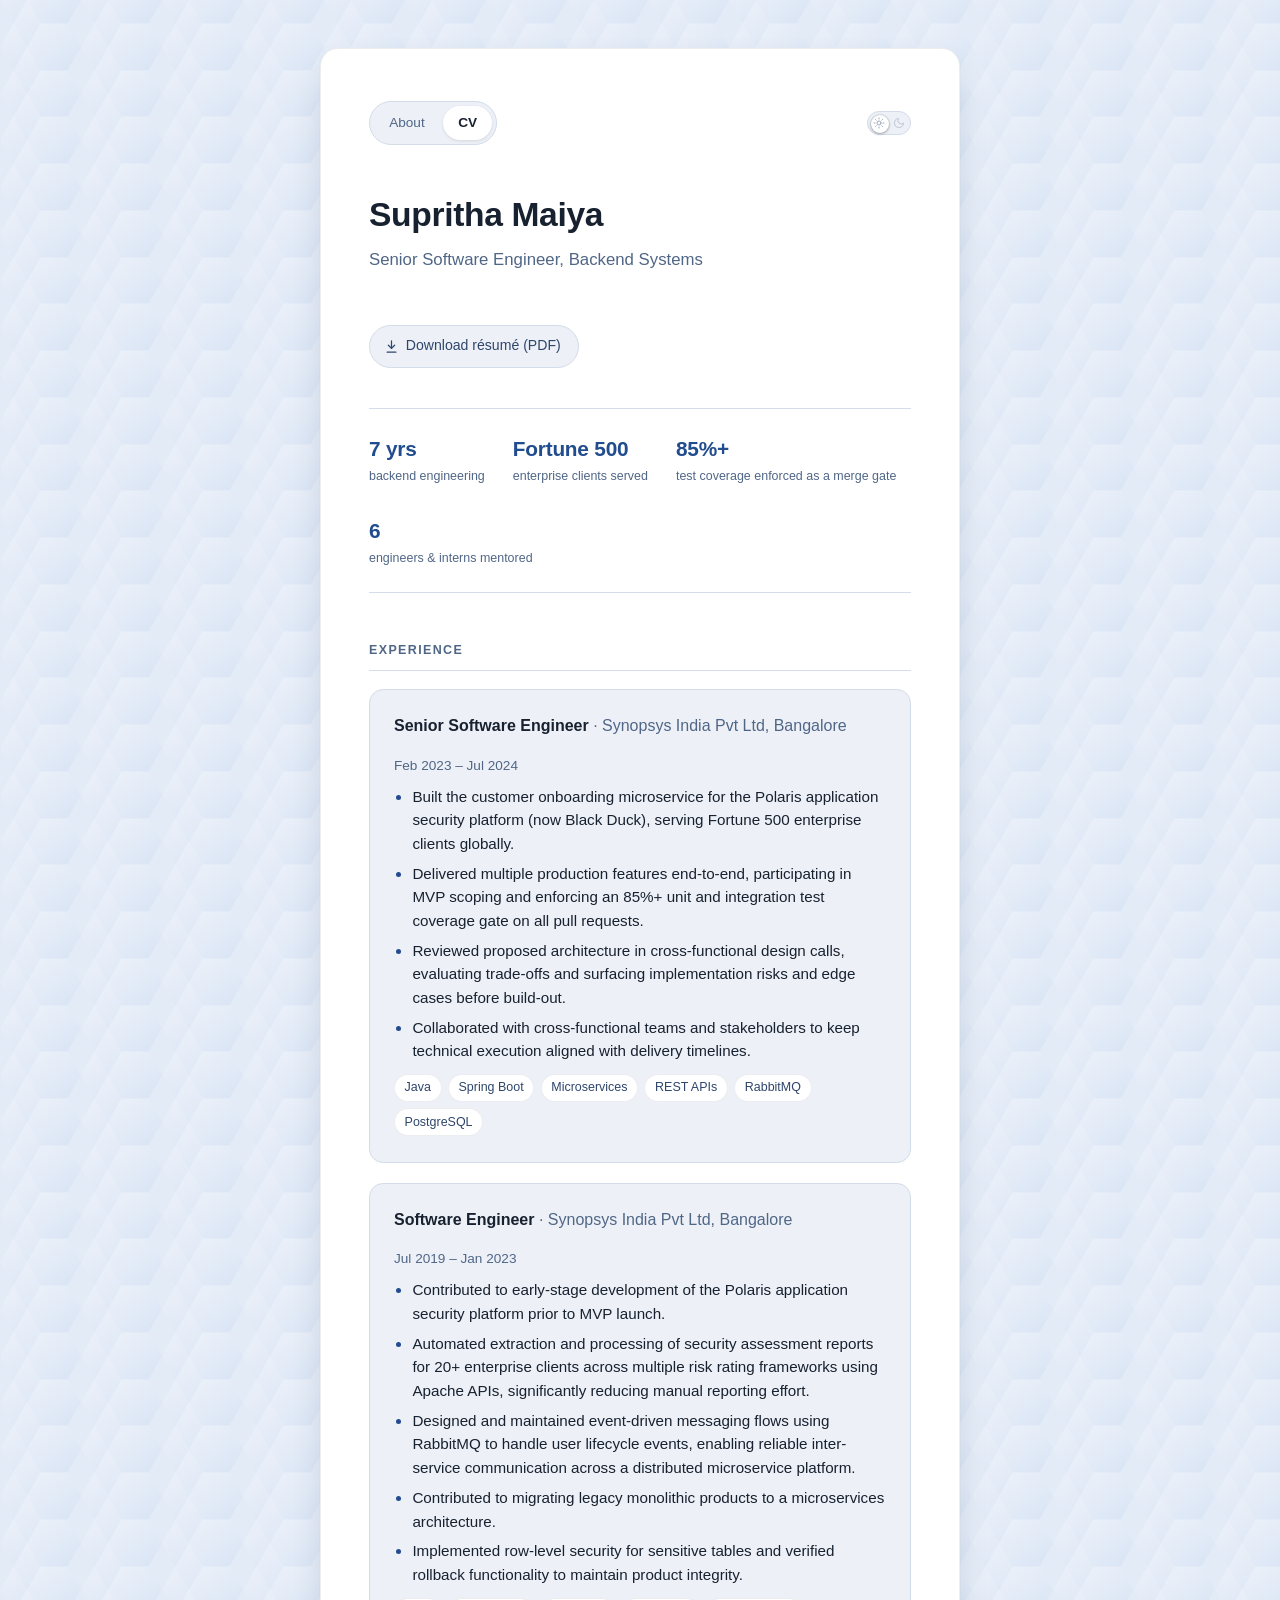
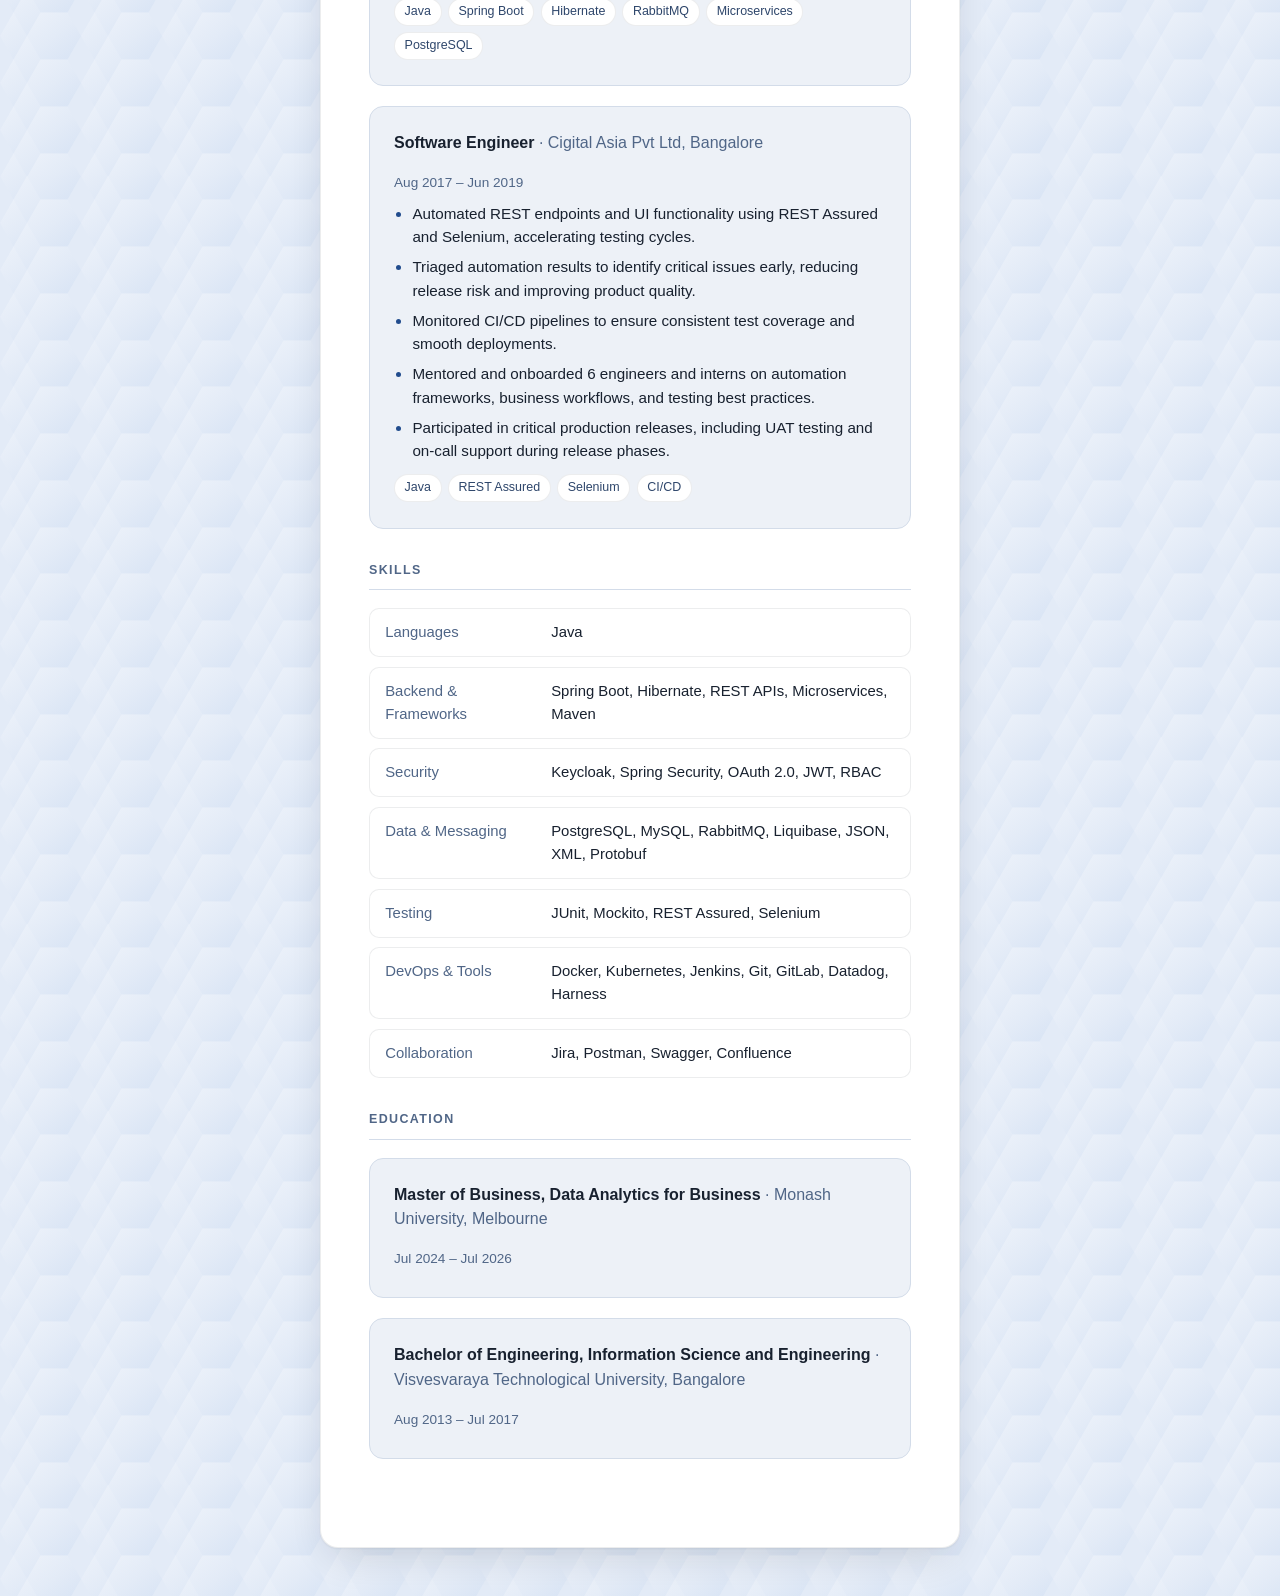
==== commit 39bca991: "Add files via upload" ====
--- a/cv.html
+++ b/cv.html
@@ -145,7 +145,7 @@
     </dl>
   </section>
 
-  <section id="education" class="card-section">
+  <section id="education">
     <h2>Education</h2>
 
     <div class="entry">
--- a/style.css
+++ b/style.css
@@ -1,6 +1,6 @@
 :root{
   --bg: #e3ebf7;
-  --pattern-image: url("[data-uri]");
+  --pattern-image: url("[data-uri]");
   --surface: #ffffff;
   --shadow: 0 1px 2px rgba(17,26,39,0.05), 0 16px 40px -12px rgba(17,26,39,0.16);
   --hover-shadow: 0 12px 28px -12px rgba(17,26,39,0.22);
@@ -16,7 +16,7 @@
 @media (prefers-color-scheme: dark){
   :root:not([data-theme="light"]){
     --bg: #1c4f9c;
-    --pattern-image: url("[data-uri]");
+    --pattern-image: url("[data-uri]");
     --surface: #111a27;
     --shadow: 0 1px 2px rgba(0,0,0,0.3), 0 16px 40px -12px rgba(0,0,0,0.55);
     --hover-shadow: 0 12px 28px -12px rgba(0,0,0,0.5);
@@ -31,7 +31,7 @@
 }
 :root[data-theme="dark"]{
   --bg: #1c4f9c;
-  --pattern-image: url("[data-uri]");
+  --pattern-image: url("[data-uri]");
   --surface: #111a27;
   --shadow: 0 1px 2px rgba(0,0,0,0.3), 0 16px 40px -12px rgba(0,0,0,0.55);
   --hover-shadow: 0 12px 28px -12px rgba(0,0,0,0.5);
@@ -290,7 +290,8 @@
 }
 .card-section h2{ border-bottom-color: var(--line); }
 
-#experience .entry{
+#experience .entry,
+#education .entry{
   background: var(--tag-bg);
   border: 1px solid var(--line);
   border-radius: 14px;
@@ -298,12 +299,14 @@
   margin-bottom: 1.25rem;
   transition: transform 0.22s ease, box-shadow 0.22s ease, border-color 0.22s ease;
 }
-#experience .entry:hover{
+#experience .entry:hover,
+#education .entry:hover{
   transform: translateY(-3px);
   box-shadow: var(--hover-shadow);
   border-color: var(--accent);
 }
-#experience .entry:last-child{ margin-bottom: 0; }
+#experience .entry:last-child,
+#education .entry:last-child{ margin-bottom: 0; }
 
 .entry{ margin-bottom: 1.9rem; }
 .entry:last-child{ margin-bottom: 0; }
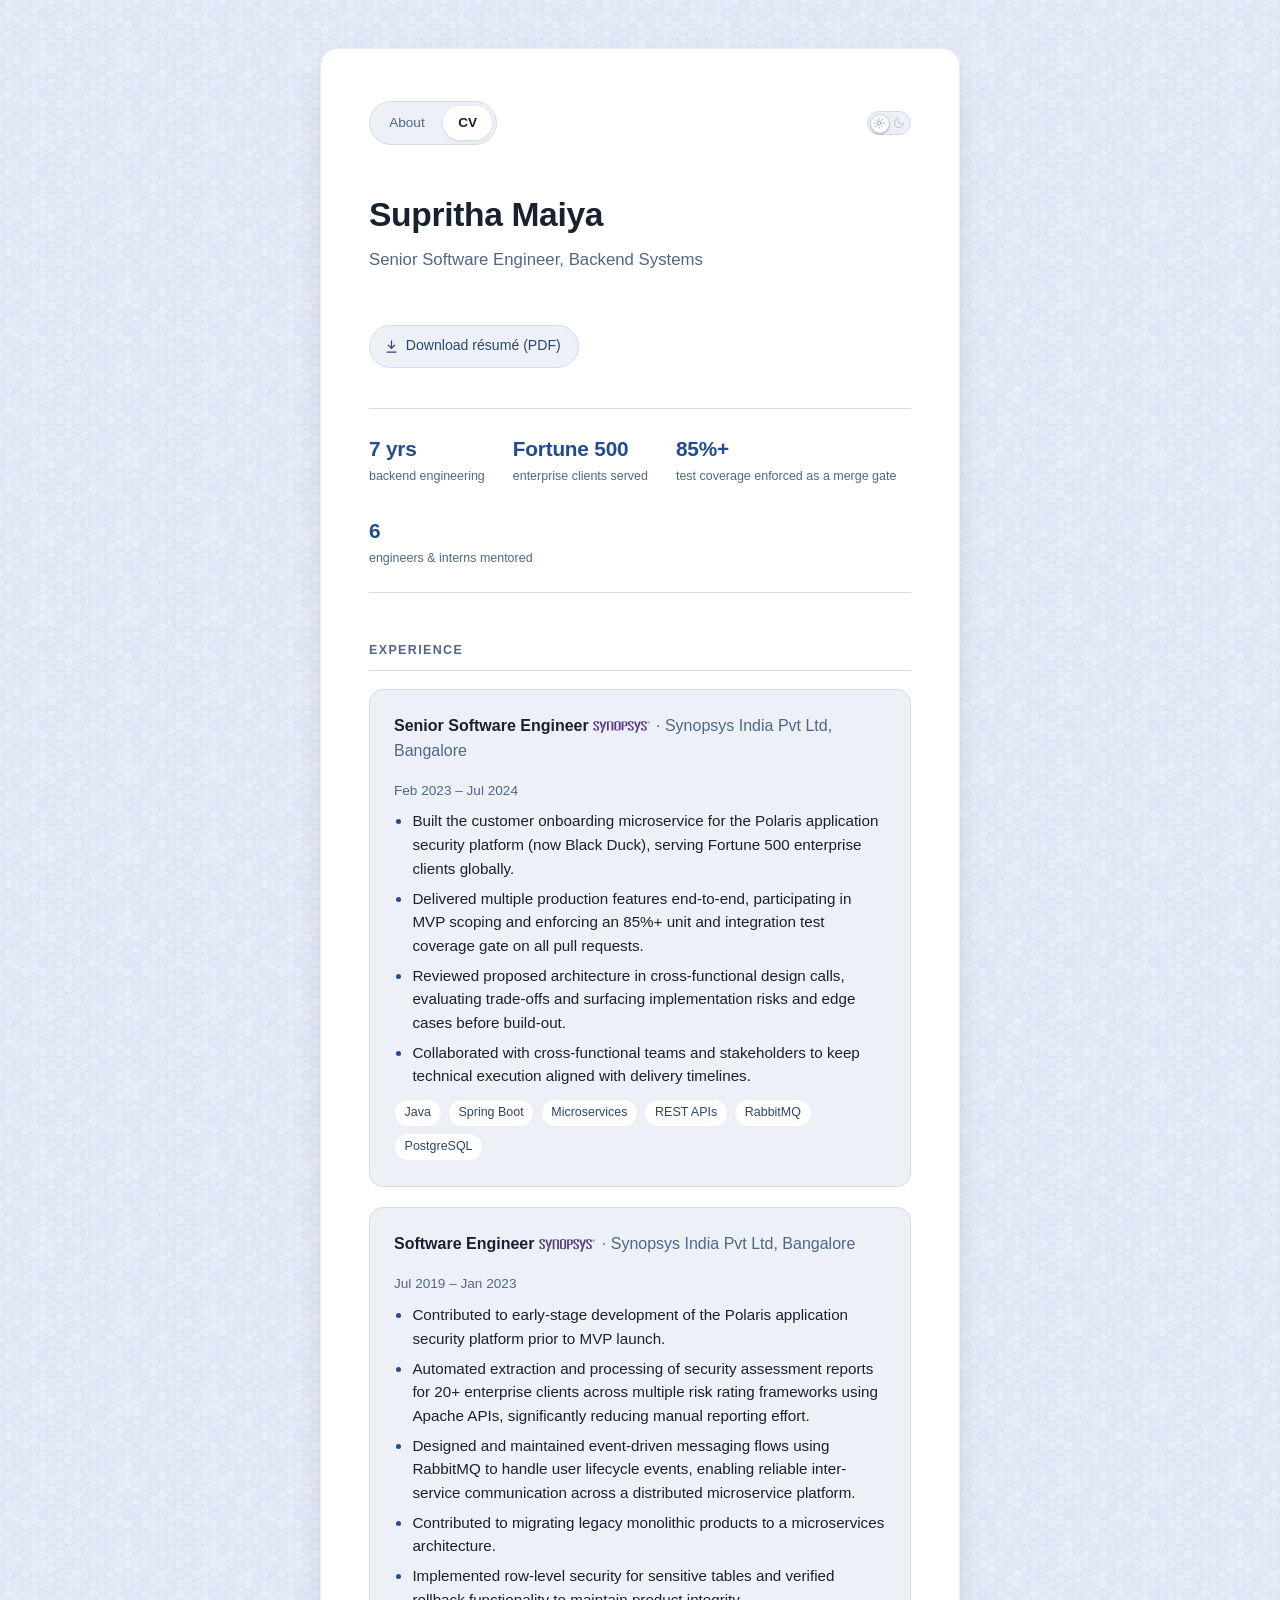
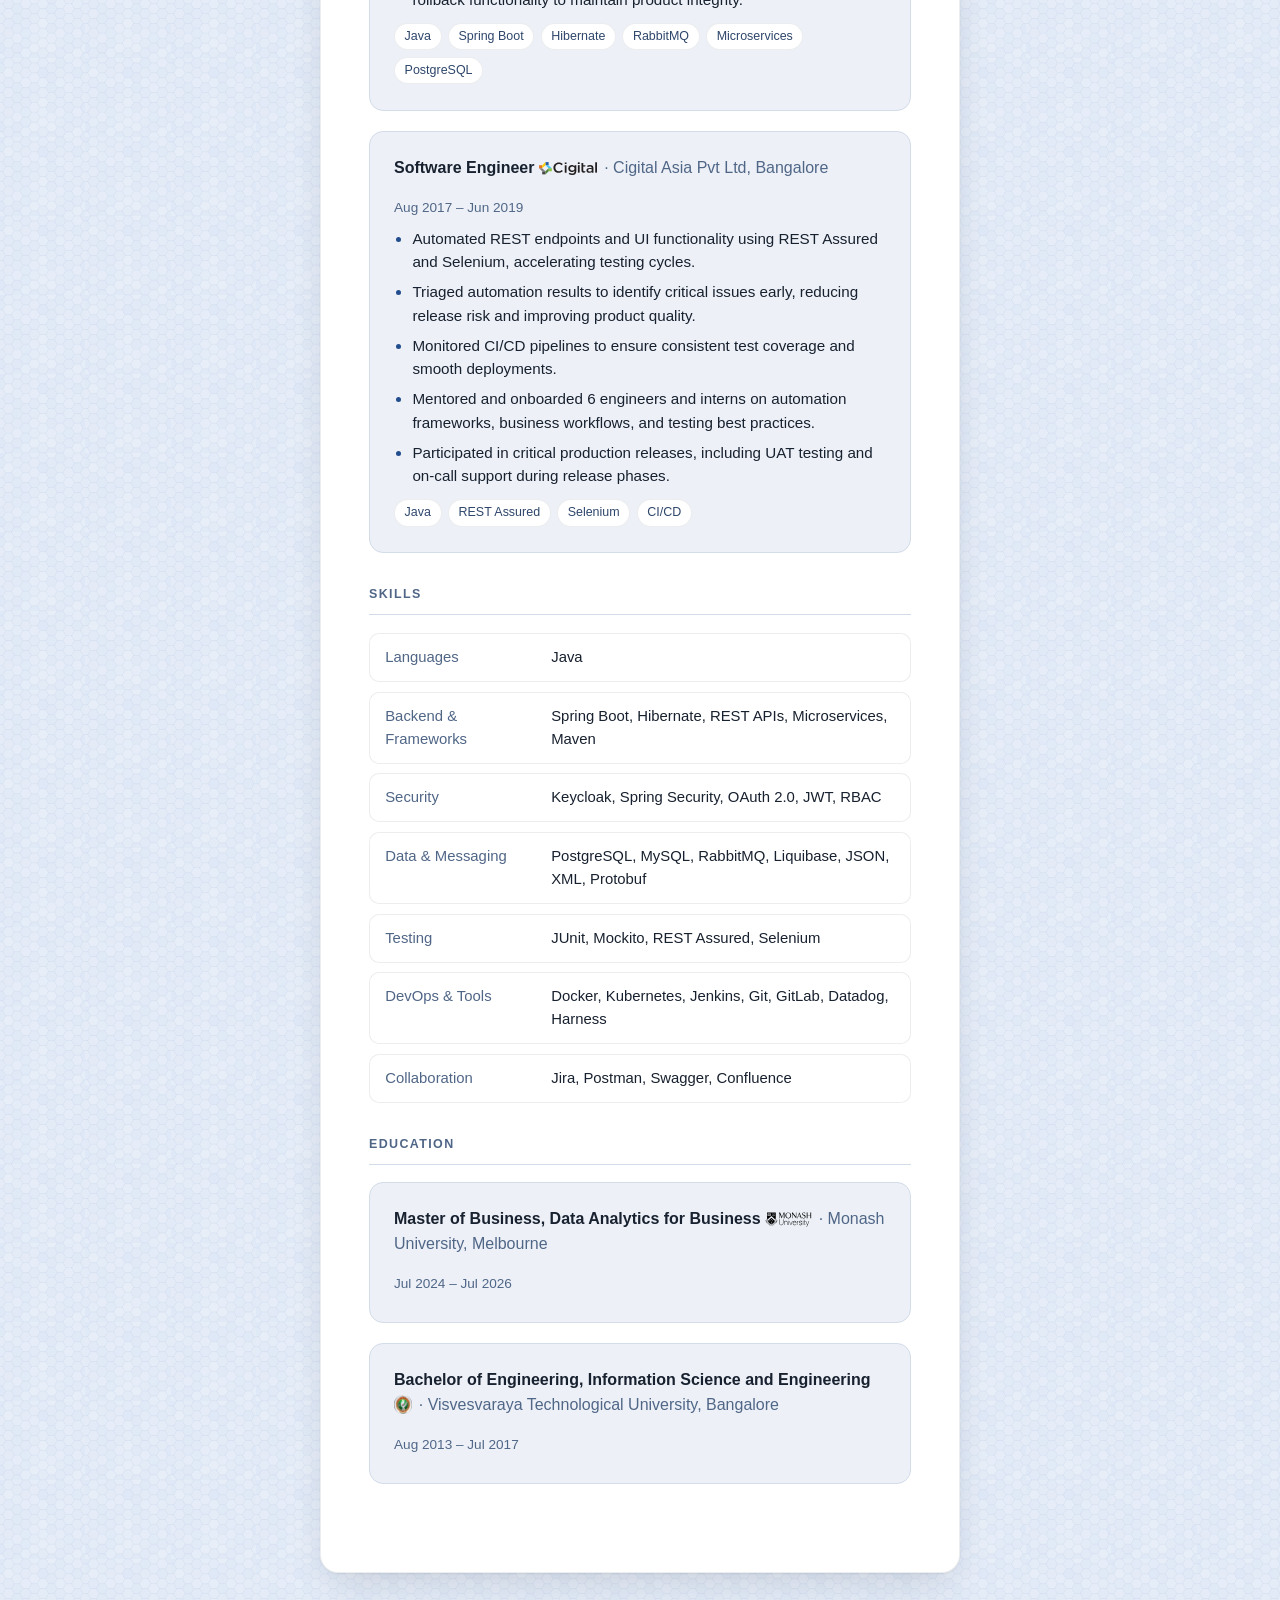
==== commit 6b918077: "Add files via upload" ====
--- a/cv.html
+++ b/cv.html
@@ -62,7 +62,7 @@
 
     <div class="entry">
       <div class="entry-head">
-        <div class="entry-title">Senior Software Engineer <span class="entry-org">· Synopsys India Pvt Ltd, Bangalore</span></div>
+        <div class="entry-title">Senior Software Engineer <img class="org-logo org-logo--synopsys" src="[data-uri]" alt="" aria-hidden="true"><span class="entry-org">· Synopsys India Pvt Ltd, Bangalore</span></div>
         <div class="entry-date">Feb 2023 – Jul 2024</div>
       </div>
       <ul>
@@ -78,7 +78,7 @@
 
     <div class="entry">
       <div class="entry-head">
-        <div class="entry-title">Software Engineer <span class="entry-org">· Synopsys India Pvt Ltd, Bangalore</span></div>
+        <div class="entry-title">Software Engineer <img class="org-logo org-logo--synopsys" src="[data-uri]" alt="" aria-hidden="true"><span class="entry-org">· Synopsys India Pvt Ltd, Bangalore</span></div>
         <div class="entry-date">Jul 2019 – Jan 2023</div>
       </div>
       <ul>
@@ -95,7 +95,7 @@
 
     <div class="entry">
       <div class="entry-head">
-        <div class="entry-title">Software Engineer <span class="entry-org">· Cigital Asia Pvt Ltd, Bangalore</span></div>
+        <div class="entry-title">Software Engineer <img class="org-logo org-logo--cigital" src="[data-uri]" alt="" aria-hidden="true"><span class="entry-org">· Cigital Asia Pvt Ltd, Bangalore</span></div>
         <div class="entry-date">Aug 2017 – Jun 2019</div>
       </div>
       <ul>
@@ -150,14 +150,14 @@
 
     <div class="entry">
       <div class="entry-head">
-        <div class="entry-title">Master of Business, Data Analytics for Business <span class="entry-org">· Monash University, Melbourne</span></div>
+        <div class="entry-title">Master of Business, Data Analytics for Business <img class="org-logo org-logo--monash" src="[data-uri]" alt="" aria-hidden="true"><span class="entry-org">· Monash University, Melbourne</span></div>
         <div class="entry-date">Jul 2024 – Jul 2026</div>
       </div>
     </div>
 
     <div class="entry">
       <div class="entry-head">
-        <div class="entry-title">Bachelor of Engineering, Information Science and Engineering <span class="entry-org">· Visvesvaraya Technological University, Bangalore</span></div>
+        <div class="entry-title">Bachelor of Engineering, Information Science and Engineering <img class="org-logo org-logo--vtu" src="[data-uri]" alt="" aria-hidden="true"><span class="entry-org">· Visvesvaraya Technological University, Bangalore</span></div>
         <div class="entry-date">Aug 2013 – Jul 2017</div>
       </div>
     </div>
--- a/style.css
+++ b/style.css
@@ -1,6 +1,6 @@
 :root{
   --bg: #e3ebf7;
-  --pattern-image: url("[data-uri]");
+  --pattern-image: url("[data-uri]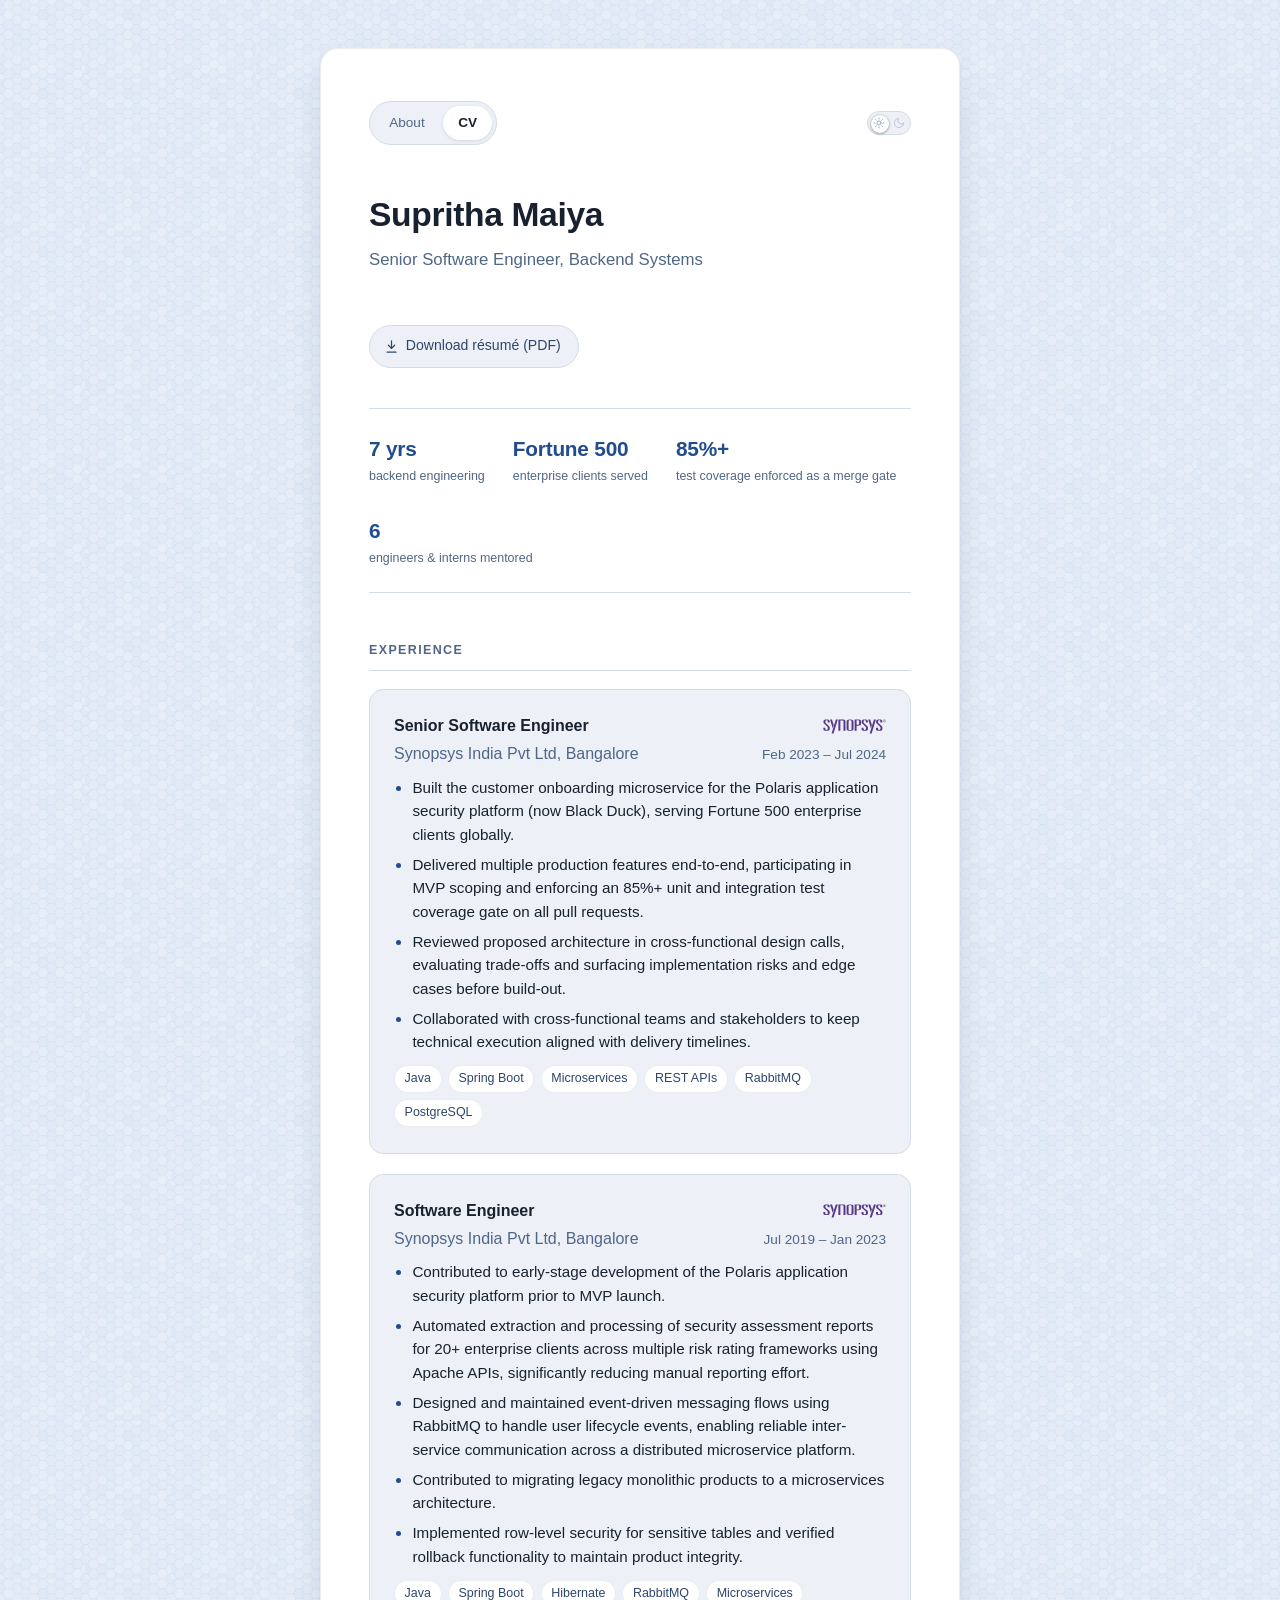
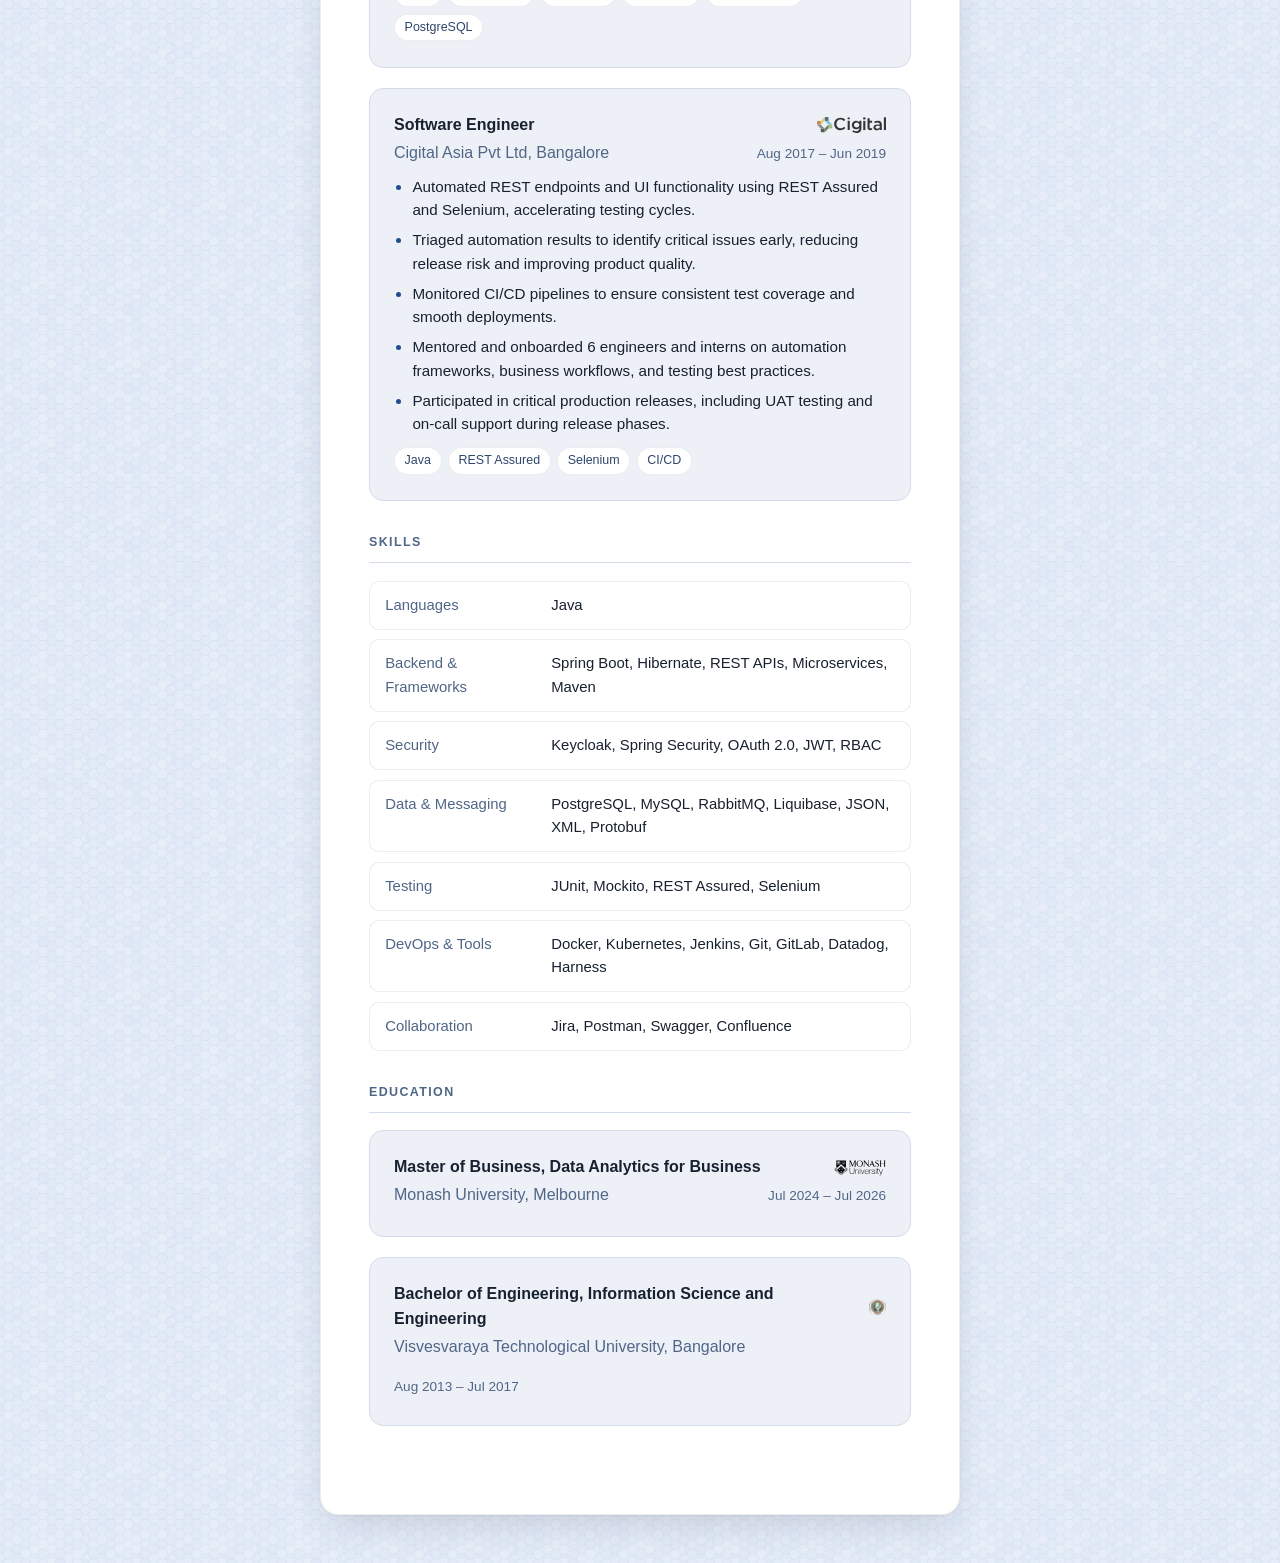
==== commit 7fdb3a9d: "Add files via upload" ====
--- a/cv.html
+++ b/cv.html
@@ -62,8 +62,14 @@
 
     <div class="entry">
       <div class="entry-head">
-        <div class="entry-title">Senior Software Engineer <img class="org-logo org-logo--synopsys" src="[data-uri]" alt="" aria-hidden="true"><span class="entry-org">· Synopsys India Pvt Ltd, Bangalore</span></div>
+        <div class="entry-title-row">
+        <span class="role-title">Senior Software Engineer</span>
+        <img class="org-logo org-logo--synopsys" src="[data-uri]" alt="" aria-hidden="true">
+      </div>
+      <div class="entry-meta-row">
+        <span class="entry-org">Synopsys India Pvt Ltd, Bangalore</span>
         <div class="entry-date">Feb 2023 – Jul 2024</div>
+      </div>
       </div>
       <ul>
         <li>Built the customer onboarding microservice for the Polaris application security platform (now Black Duck), serving Fortune 500 enterprise clients globally.</li>
@@ -78,8 +84,14 @@
 
     <div class="entry">
       <div class="entry-head">
-        <div class="entry-title">Software Engineer <img class="org-logo org-logo--synopsys" src="[data-uri]" alt="" aria-hidden="true"><span class="entry-org">· Synopsys India Pvt Ltd, Bangalore</span></div>
+        <div class="entry-title-row">
+        <span class="role-title">Software Engineer</span>
+        <img class="org-logo org-logo--synopsys" src="[data-uri]" alt="" aria-hidden="true">
+      </div>
+      <div class="entry-meta-row">
+        <span class="entry-org">Synopsys India Pvt Ltd, Bangalore</span>
         <div class="entry-date">Jul 2019 – Jan 2023</div>
+      </div>
       </div>
       <ul>
         <li>Contributed to early-stage development of the Polaris application security platform prior to MVP launch.</li>
@@ -95,8 +107,14 @@
 
     <div class="entry">
       <div class="entry-head">
-        <div class="entry-title">Software Engineer <img class="org-logo org-logo--cigital" src="[data-uri]" alt="" aria-hidden="true"><span class="entry-org">· Cigital Asia Pvt Ltd, Bangalore</span></div>
+        <div class="entry-title-row">
+        <span class="role-title">Software Engineer</span>
+        <img class="org-logo org-logo--cigital" src="[data-uri]" alt="" aria-hidden="true">
+      </div>
+      <div class="entry-meta-row">
+        <span class="entry-org">Cigital Asia Pvt Ltd, Bangalore</span>
         <div class="entry-date">Aug 2017 – Jun 2019</div>
+      </div>
       </div>
       <ul>
         <li>Automated REST endpoints and UI functionality using REST Assured and Selenium, accelerating testing cycles.</li>
@@ -150,15 +168,27 @@
 
     <div class="entry">
       <div class="entry-head">
-        <div class="entry-title">Master of Business, Data Analytics for Business <img class="org-logo org-logo--monash" src="[data-uri]" alt="" aria-hidden="true"><span class="entry-org">· Monash University, Melbourne</span></div>
+        <div class="entry-title-row">
+        <span class="role-title">Master of Business, Data Analytics for Business</span>
+        <img class="org-logo org-logo--monash" src="[data-uri]" alt="" aria-hidden="true">
+      </div>
+      <div class="entry-meta-row">
+        <span class="entry-org">Monash University, Melbourne</span>
         <div class="entry-date">Jul 2024 – Jul 2026</div>
       </div>
-    </div>
-
-    <div class="entry">
-      <div class="entry-head">
-        <div class="entry-title">Bachelor of Engineering, Information Science and Engineering <img class="org-logo org-logo--vtu" src="[data-uri]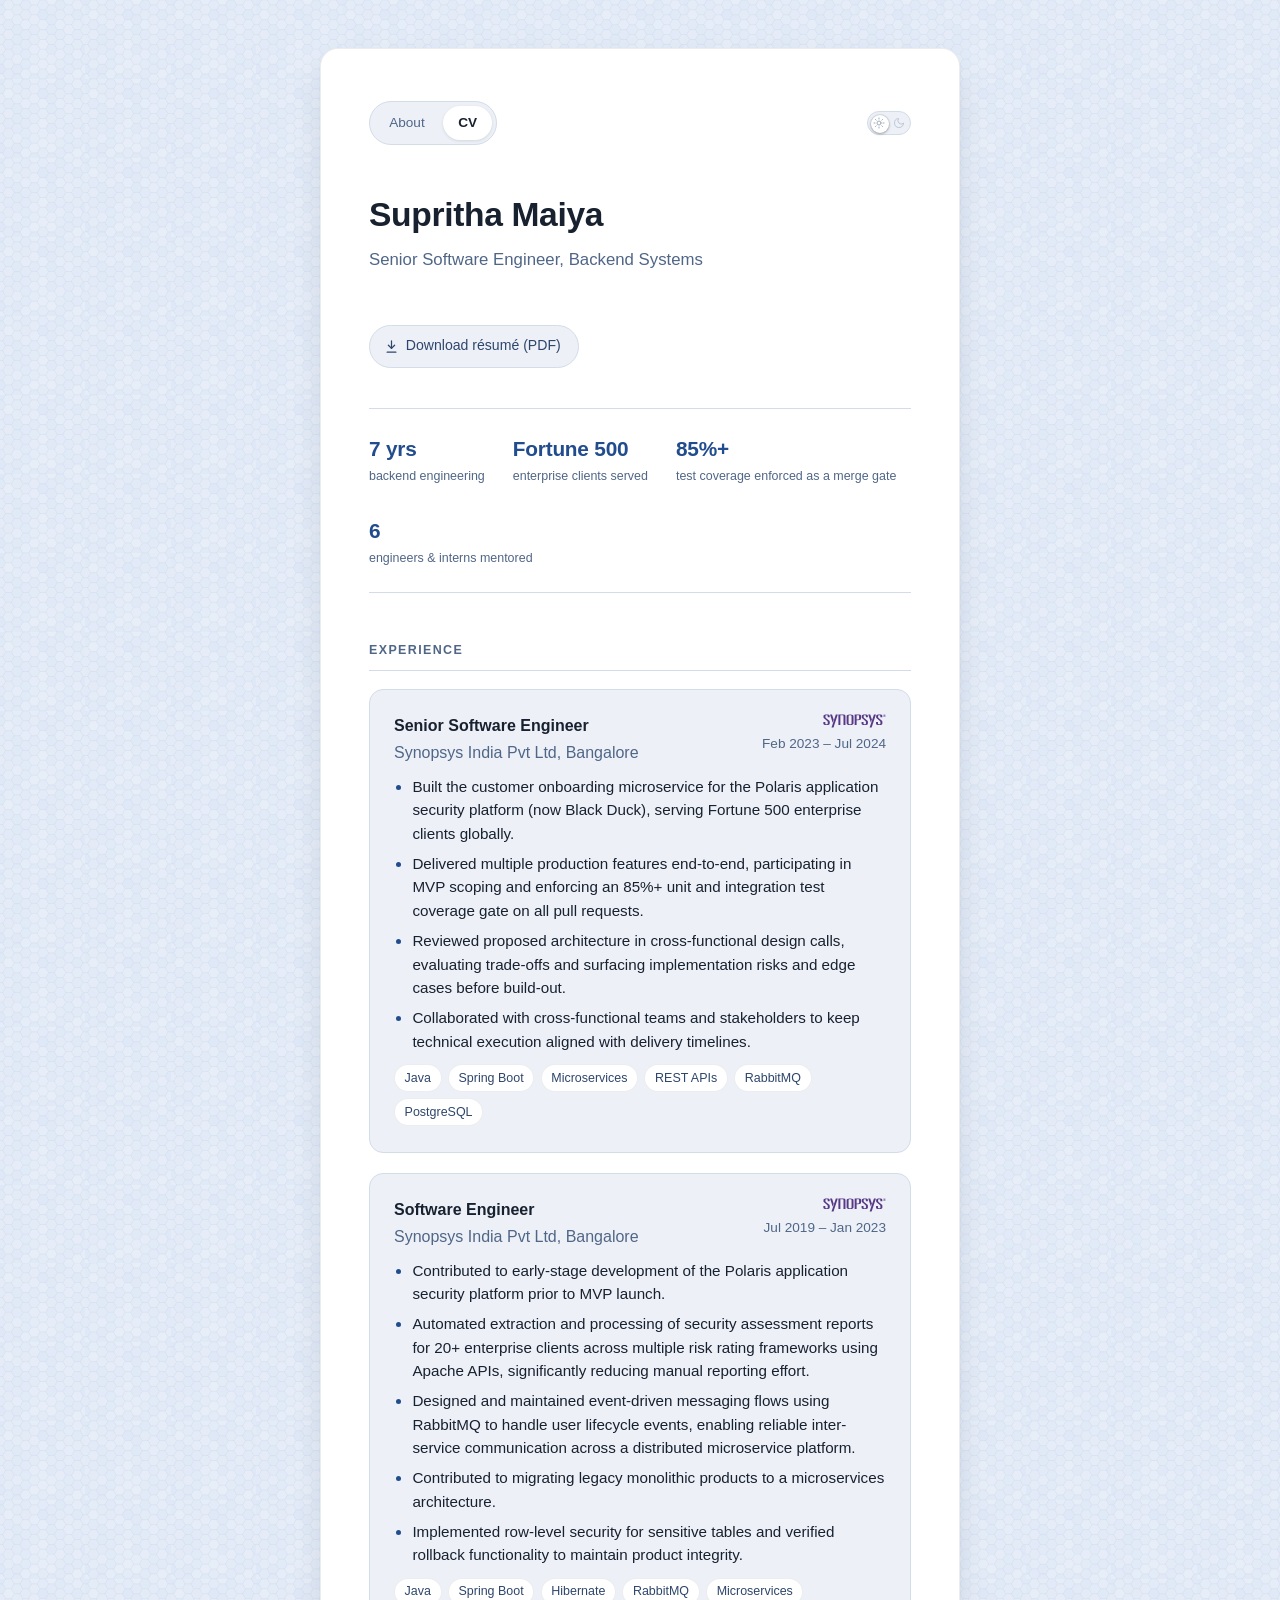
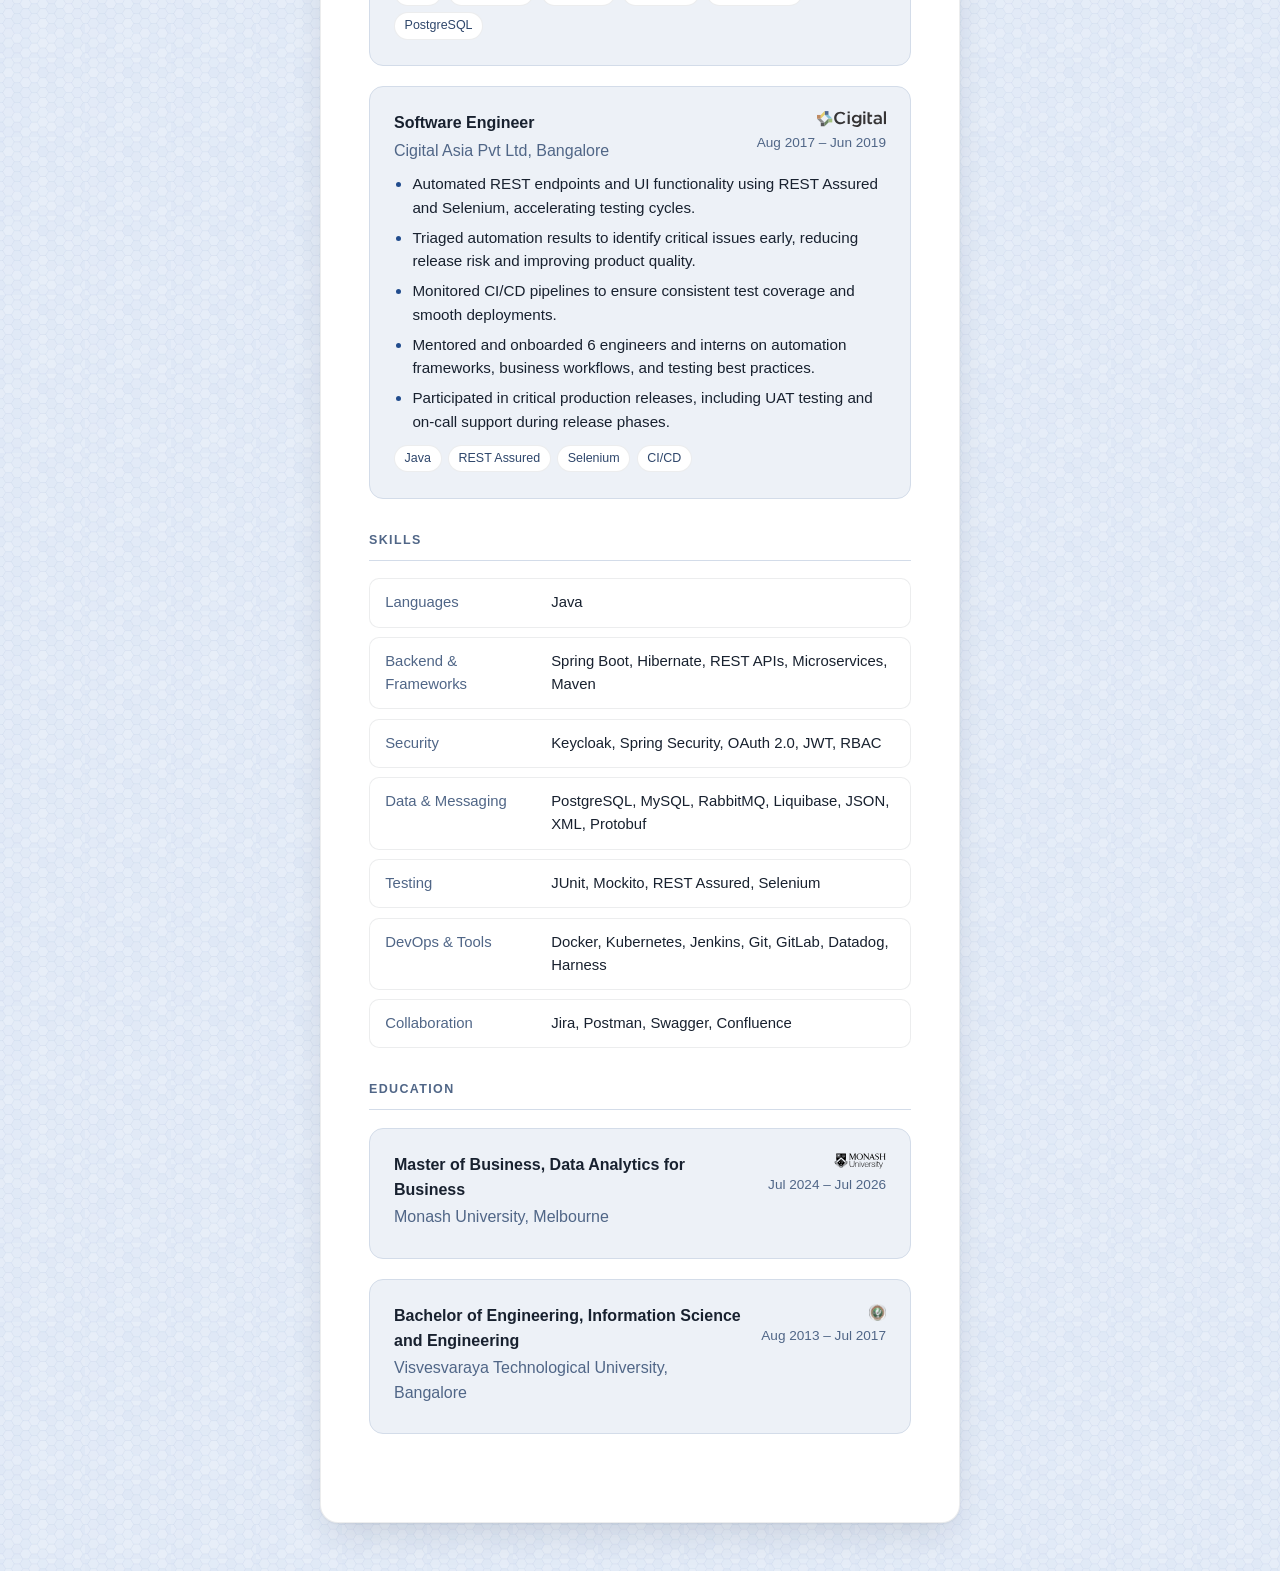
==== commit 3c92acaa: "Add files via upload" ====
--- a/cv.html
+++ b/cv.html
@@ -62,12 +62,12 @@
 
     <div class="entry">
       <div class="entry-head">
-        <div class="entry-title-row">
-        <span class="role-title">Senior Software Engineer</span>
+        <div class="entry-main">
+        <div class="role-title">Senior Software Engineer</div>
+        <div class="entry-org">Synopsys India Pvt Ltd, Bangalore</div>
+      </div>
+      <div class="entry-side">
         <img class="org-logo org-logo--synopsys" src="[data-uri]" alt="" aria-hidden="true">
-      </div>
-      <div class="entry-meta-row">
-        <span class="entry-org">Synopsys India Pvt Ltd, Bangalore</span>
         <div class="entry-date">Feb 2023 – Jul 2024</div>
       </div>
       </div>
@@ -84,12 +84,12 @@
 
     <div class="entry">
       <div class="entry-head">
-        <div class="entry-title-row">
-        <span class="role-title">Software Engineer</span>
+        <div class="entry-main">
+        <div class="role-title">Software Engineer</div>
+        <div class="entry-org">Synopsys India Pvt Ltd, Bangalore</div>
+      </div>
+      <div class="entry-side">
         <img class="org-logo org-logo--synopsys" src="[data-uri]" alt="" aria-hidden="true">
-      </div>
-      <div class="entry-meta-row">
-        <span class="entry-org">Synopsys India Pvt Ltd, Bangalore</span>
         <div class="entry-date">Jul 2019 – Jan 2023</div>
       </div>
       </div>
@@ -107,12 +107,12 @@
 
     <div class="entry">
       <div class="entry-head">
-        <div class="entry-title-row">
-        <span class="role-title">Software Engineer</span>
+        <div class="entry-main">
+        <div class="role-title">Software Engineer</div>
+        <div class="entry-org">Cigital Asia Pvt Ltd, Bangalore</div>
+      </div>
+      <div class="entry-side">
         <img class="org-logo org-logo--cigital" src="[data-uri]" alt="" aria-hidden="true">
-      </div>
-      <div class="entry-meta-row">
-        <span class="entry-org">Cigital Asia Pvt Ltd, Bangalore</span>
         <div class="entry-date">Aug 2017 – Jun 2019</div>
       </div>
       </div>
@@ -168,12 +168,12 @@
 
     <div class="entry">
       <div class="entry-head">
-        <div class="entry-title-row">
-        <span class="role-title">Master of Business, Data Analytics for Business</span>
+        <div class="entry-main">
+        <div class="role-title">Master of Business, Data Analytics for Business</div>
+        <div class="entry-org">Monash University, Melbourne</div>
+      </div>
+      <div class="entry-side">
         <img class="org-logo org-logo--monash" src="[data-uri]" alt="" aria-hidden="true">
-      </div>
-      <div class="entry-meta-row">
-        <span class="entry-org">Monash University, Melbourne</span>
         <div class="entry-date">Jul 2024 – Jul 2026</div>
       </div>
       </div>
@@ -181,12 +181,12 @@
 
     <div class="entry">
       <div class="entry-head">
-        <div class="entry-title-row">
-        <span class="role-title">Bachelor of Engineering, Information Science and Engineering</span>
+        <div class="entry-main">
+        <div class="role-title">Bachelor of Engineering, Information Science and Engineering</div>
+        <div class="entry-org">Visvesvaraya Technological University, Bangalore</div>
+      </div>
+      <div class="entry-side">
         <img class="org-logo org-logo--vtu" src="[data-uri]" alt="" aria-hidden="true">
-      </div>
-      <div class="entry-meta-row">
-        <span class="entry-org">Visvesvaraya Technological University, Bangalore</span>
         <div class="entry-date">Aug 2013 – Jul 2017</div>
       </div>
       </div>
--- a/style.css
+++ b/style.css
@@ -310,25 +310,24 @@
 
 .entry{ margin-bottom: 1.9rem; }
 .entry:last-child{ margin-bottom: 0; }
-.entry-head{ margin-bottom: 0.15rem; }
-
-.entry-title-row{
+.entry-head{
   display: flex;
   justify-content: space-between;
-  align-items: center;
-  gap: 0.75rem;
-}
+  align-items: flex-start;
+  gap: 1.1rem;
+  margin-bottom: 0.15rem;
+}
+.entry-main{ min-width: 0; }
 .role-title{ font-weight: 600; font-size: 1rem; }
-
-.entry-meta-row{
-  display: flex;
-  justify-content: space-between;
-  align-items: baseline;
-  gap: 1rem;
-  flex-wrap: wrap;
-  margin-top: 0.2rem;
-}
-.entry-org{ color: var(--muted); font-weight: 400; }
+.entry-org{ color: var(--muted); font-weight: 400; margin-top: 0.15rem; }
+
+.entry-side{
+  display: flex;
+  flex-direction: column;
+  align-items: flex-end;
+  flex-shrink: 0;
+  gap: 0.3rem;
+}
 
 .org-logo{
   display: block;
